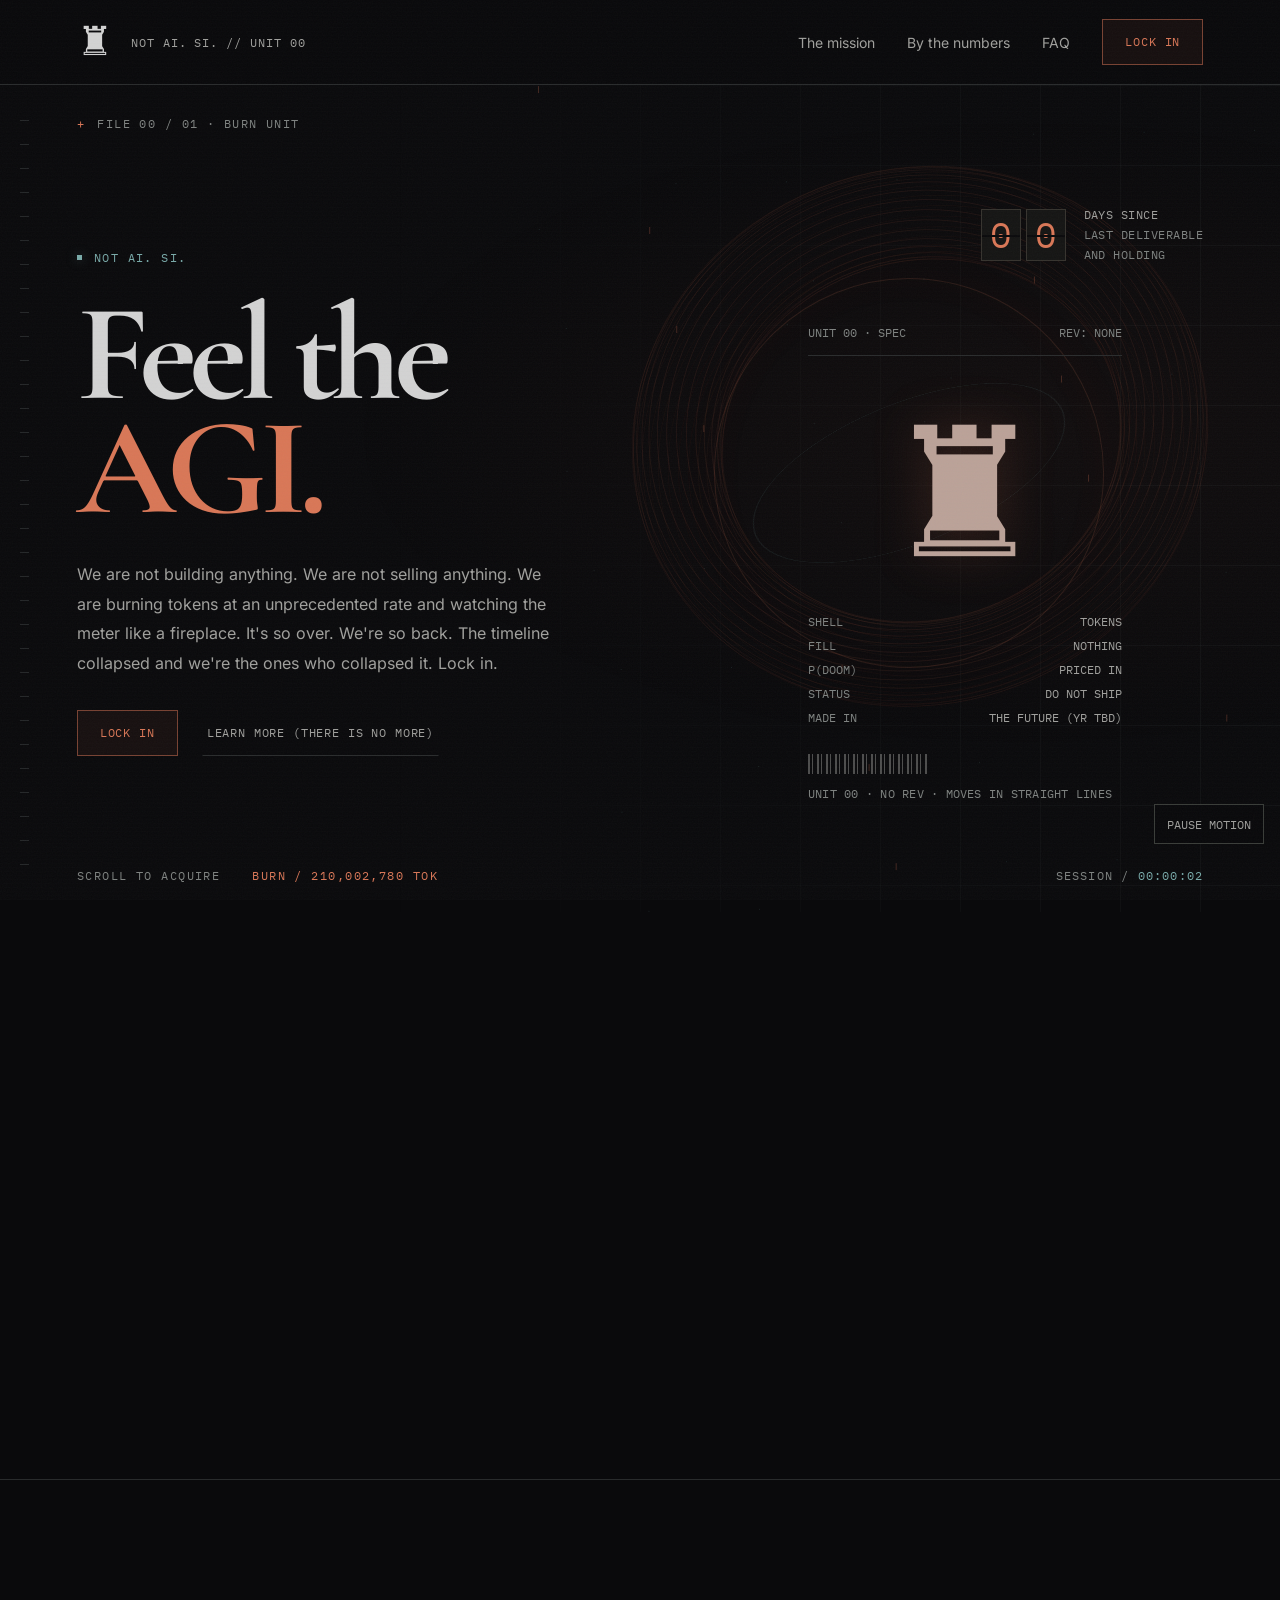
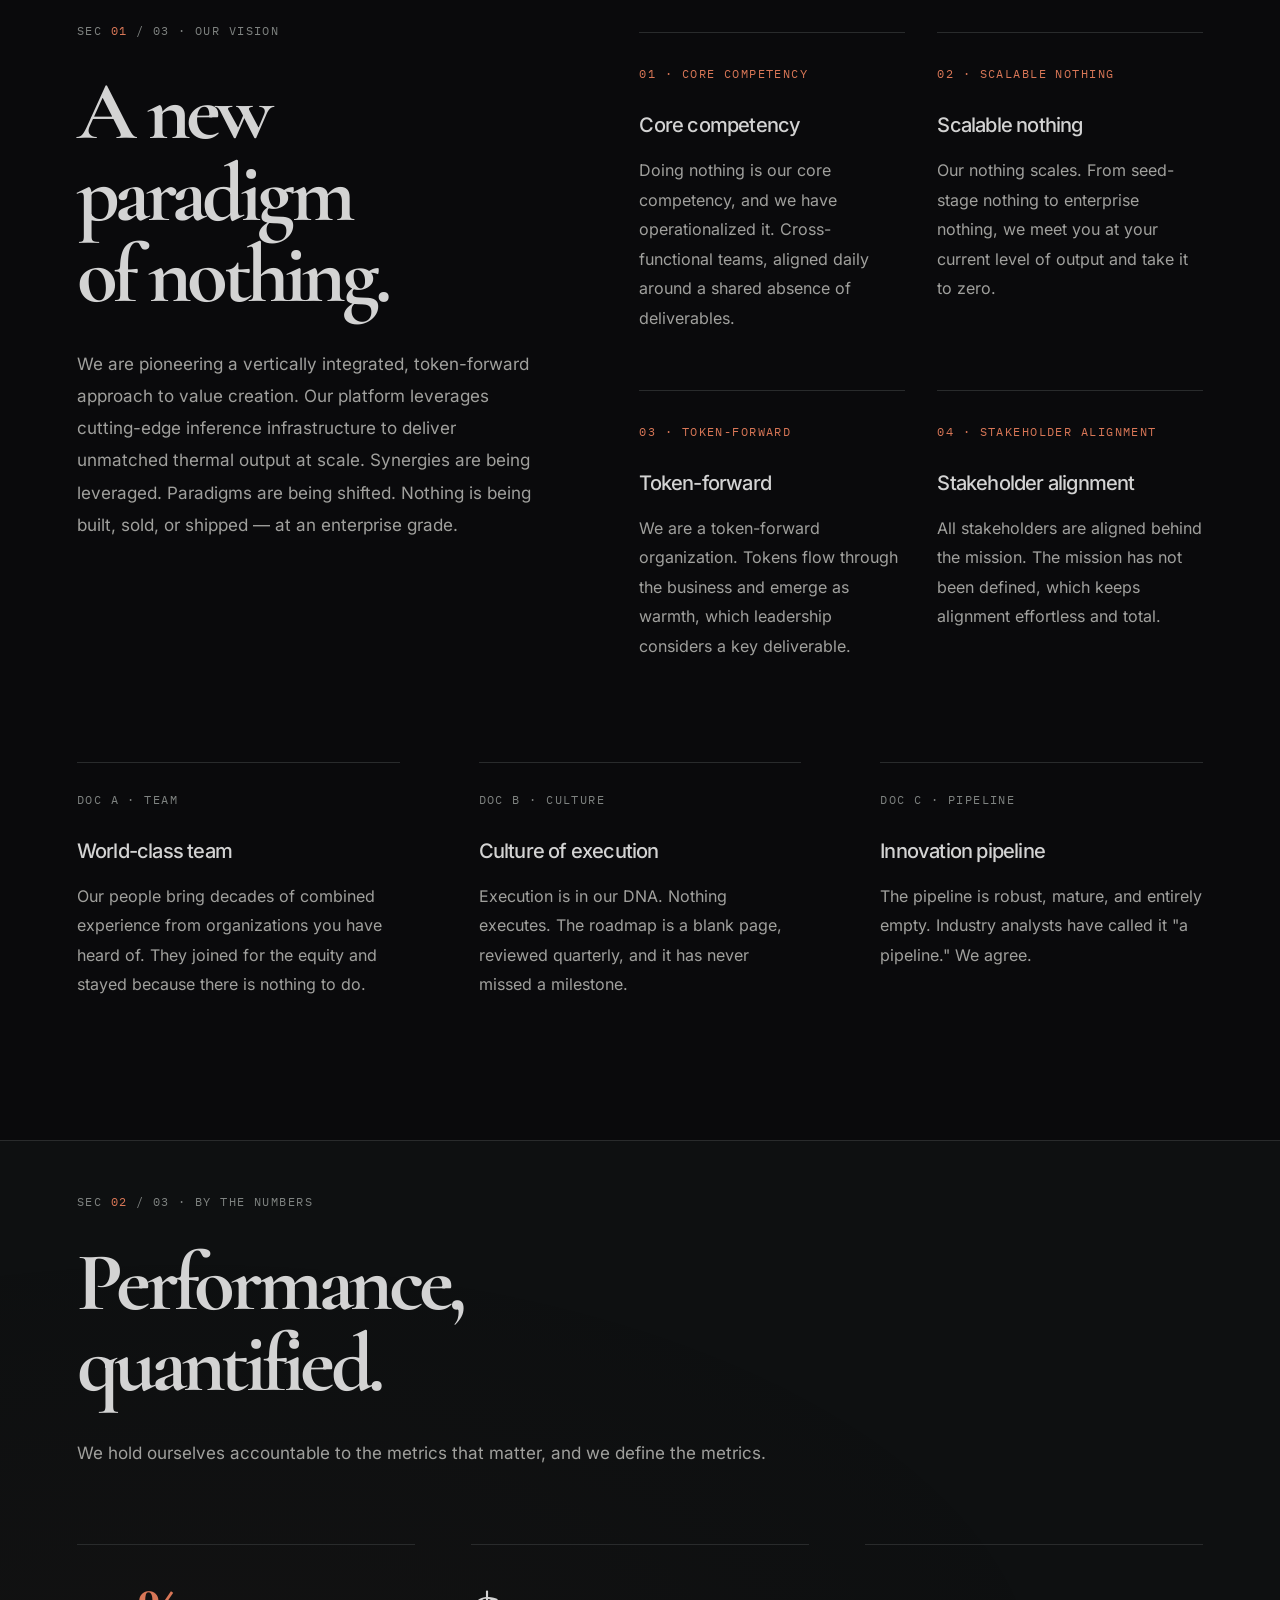
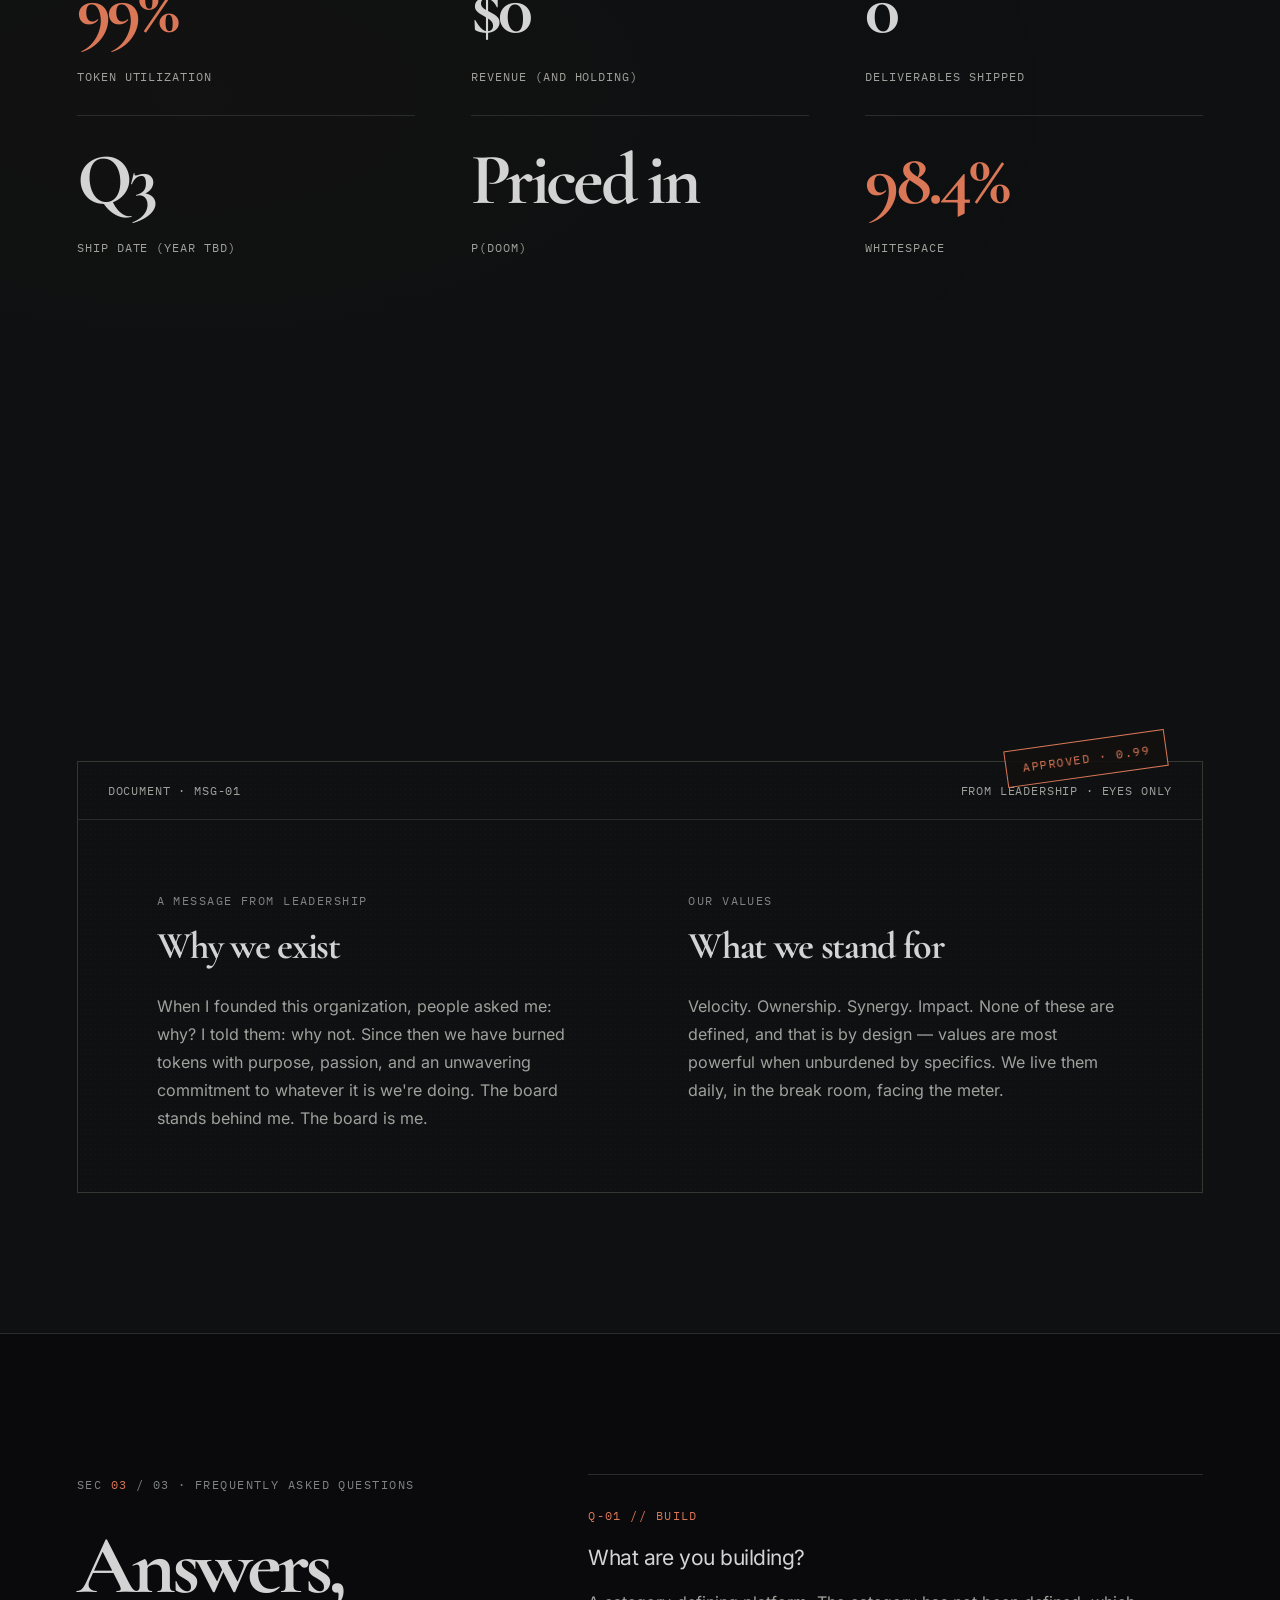
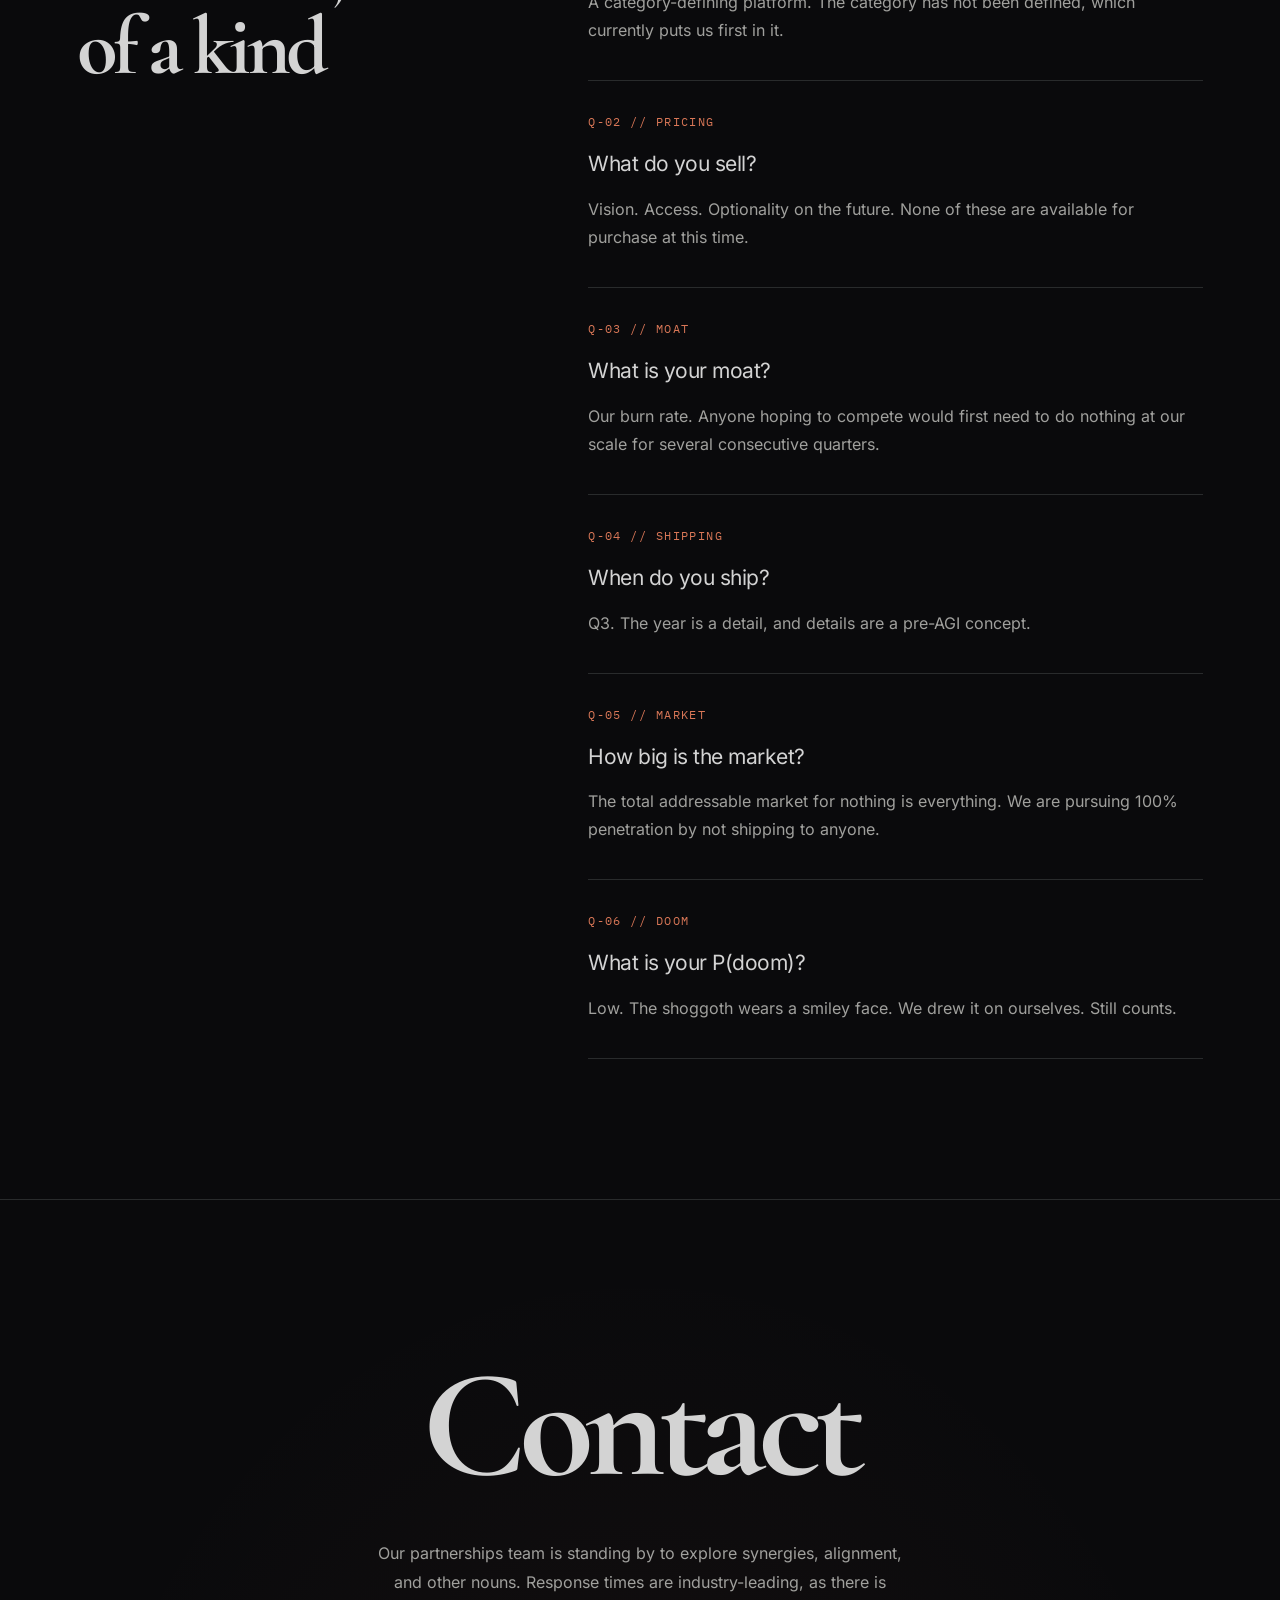
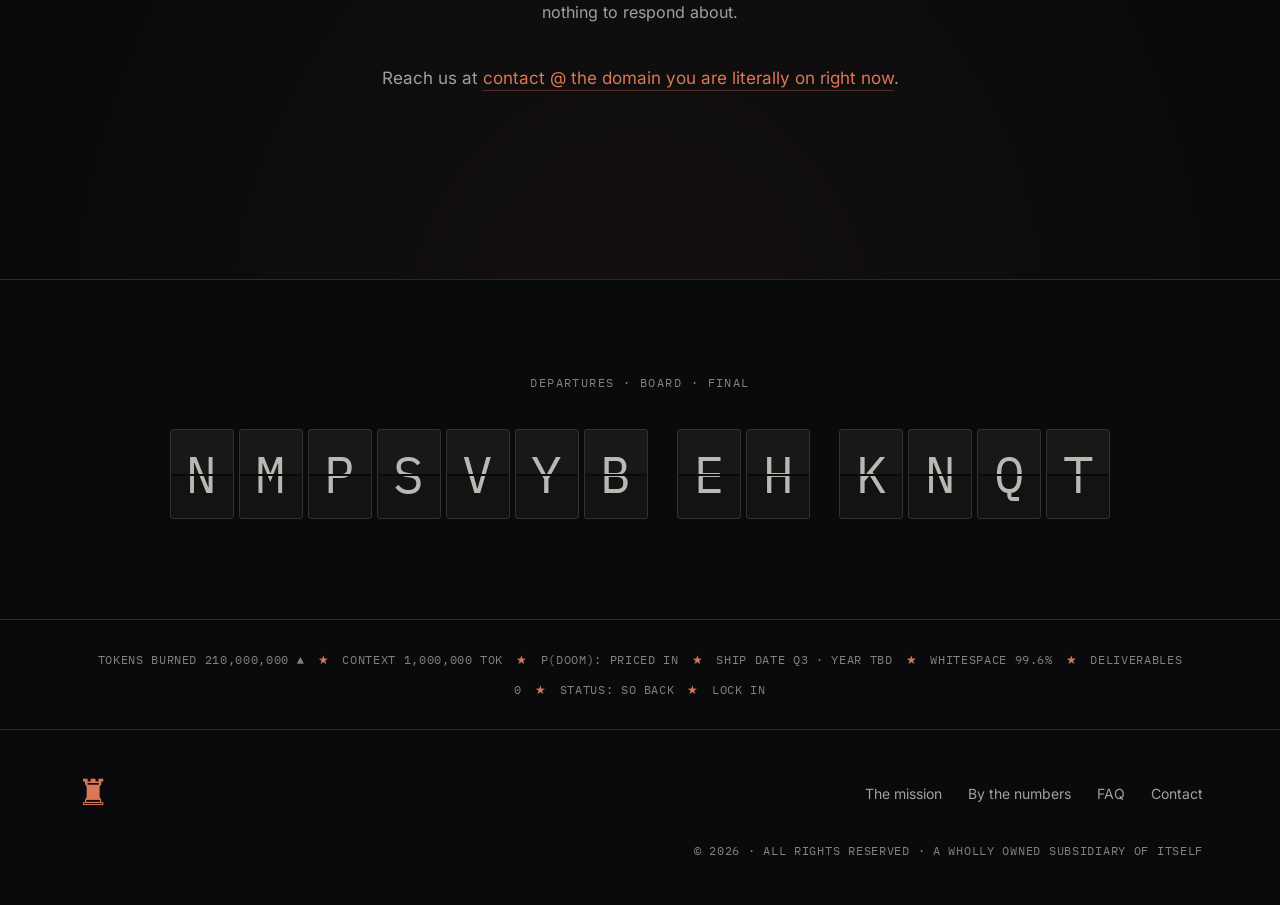
==== corp/index.html @ dcb361ef "feat: edgy HUD scrollytelling redesign at root; previous design moves to /corp/ Root is now the winn" ====
<!DOCTYPE html>
<html lang="en">
<head>
<meta charset="utf-8">
<meta name="viewport" content="width=device-width, initial-scale=1">
<title>Feel the AGI</title>
<meta name="description" content="Not building anything. Not selling anything. Burning tokens. Feel the AGI. Soon&trade;.">
<link rel="canonical" href="https://rookdynamics.com/">
<meta property="og:url" content="https://rookdynamics.com/">
<link rel="icon" type="image/svg+xml" href="data:image/svg+xml,%3Csvg xmlns='http://www.w3.org/2000/svg' viewBox='0 0 64 64'%3E%3Crect width='64' height='64' fill='%230a0a0c'/%3E%3Ctext x='32' y='51' text-anchor='middle' font-size='56' fill='%23d97757'%3E%E2%99%9C%3C/text%3E%3C/svg%3E">
<meta name="theme-color" content="#0a0a0c">
<meta property="og:type" content="website">
<meta property="og:title" content="Feel the AGI">
<meta property="og:description" content="Not building anything. Not selling anything. Burning tokens. Feel the AGI. Soon&trade;.">
<style>
@font-face {
  font-family: 'Cormorant Garamond';
  font-style: normal;
  font-weight: 700;
  font-display: swap;
  src: url([data-uri]) format('truetype');
}
@font-face {
  font-family: 'IBM Plex Mono';
  font-style: normal;
  font-weight: 400;
  font-display: swap;
  src: url([data-uri]) format('truetype');
}
@font-face {
  font-family: 'Inter';
  font-style: normal;
  font-weight: 400;
  font-display: swap;
  src: url([data-uri]) format('truetype');
}
@font-face {
  font-family: 'Inter';
  font-style: normal;
  font-weight: 500;
  font-display: swap;
  src: url([data-uri]) format('truetype');
}
:root {
  color-scheme: dark;
  --bg: #0a0a0c; --surface: #0e1011; --ink: #d3d3d3; --muted: #a0a09d;
  --dim: #7f8381; --line: #292b2c; --clay: #d97757; --cyan: #79aaa9;
  --sans: "Inter", system-ui, sans-serif;
  --serif: "Cormorant Garamond", Georgia, serif;
  --mono: "IBM Plex Mono", ui-monospace, monospace;
}
* { box-sizing: border-box; }
html { scroll-behavior: smooth; scroll-padding-top: 100px; }
body { margin: 0; background: var(--bg); color: var(--muted); font: 16px/1.75 var(--sans); -webkit-font-smoothing: antialiased; }
body::before, body::after { content: ""; position: fixed; inset: 0; pointer-events: none; z-index: 80; }
body::before { background: repeating-linear-gradient(0deg, #b6c9be06 0 1px, transparent 1px 4px); opacity: .45; }
body::after { opacity: .035; background-image: url("data:image/svg+xml,%3Csvg xmlns='http://www.w3.org/2000/svg' width='180' height='180'%3E%3Cfilter id='n'%3E%3CfeTurbulence type='fractalNoise' baseFrequency='.8' numOctaves='3' stitchTiles='stitch'/%3E%3C/filter%3E%3Cpath fill='%238b8b85' filter='url(%23n)' d='M0 0h180v180H0z'/%3E%3C/svg%3E"); }
::selection { background: #d9775740; color: var(--ink); }
a { color: inherit; text-underline-offset: 6px; }
a:focus-visible, button:focus-visible { outline: 2px solid var(--cyan); outline-offset: 6px; }
button { font: inherit; }
p { margin: 0 0 20px; }
ul.plain { list-style: none; padding: 0; margin: 0; }
.wrap { width: min(1440px, 100%); margin-inline: auto; padding-inline: clamp(24px, 6vw, 96px); }
section { padding-block: 140px; scroll-margin-top: 76px; position: relative; }
h1, h2 { color: var(--ink); font-family: var(--serif); font-weight: 700; letter-spacing: -.055em; }
h1 { font-size: clamp(100px, 10.8vw, 166px); line-height: .82; margin: 30px 0 35px; }
h1 span { display: block; }
h1 em { font-style: normal; color: var(--clay); }
h2 { font-size: clamp(62px, 6.5vw, 94px); line-height: .98; margin: 0 0 32px; }
h3 { font-size: 20px; line-height: 1.3; font-weight: 500; letter-spacing: -.04em; color: var(--ink); margin: 0 0 18px; }
.mono, .tag, .kicker, .spec, .idx, .lbl, .cap, .hd, .sn, .counter, .tc, .hud { font-family: var(--mono); }
.kicker, .tag, .spec, .idx, .cap, .counter, .hud { text-transform: uppercase; font-size: 12px; letter-spacing: .12em; }
.kicker { color: var(--dim); margin-bottom: 30px; }
.kicker b { color: var(--clay); font-weight: 500; }
.lead { font-size: 17px; line-height: 1.9; }
.skip { position: fixed; left: 20px; top: -100px; z-index: 100; padding: 12px; background: var(--bg); color: var(--ink); }
.skip:focus { top: 12px; }
.nav { position: sticky; top: 0; z-index: 50; background: #0a0a0cef; border-bottom: 1px solid var(--line); }
.nav .wrap { height: 84px; display: flex; align-items: center; gap: 24px; }
.logo { display: flex; align-items: center; gap: 18px; margin-right: auto; text-decoration: none; }
.rookmark { font-family: Georgia, serif; color: var(--ink); font-size: 40px; line-height: 1; }
.filetag { font: 12px var(--mono); letter-spacing: .08em; text-transform: uppercase; color: var(--muted); }
.nav ul { display: flex; align-items: center; gap: 32px; list-style: none; margin: 0; padding: 0; }
.nav li > a:not(.btn) { text-decoration: none; font-size: 14px; transition: color .2s; }
.nav a:hover { color: var(--clay); }
.btn { display: inline-flex; align-items: center; justify-content: center; min-height: 46px; padding: 12px 22px; border: 1px solid var(--line); font: 12px/1.5 var(--mono); letter-spacing: .07em; text-transform: uppercase; text-decoration: none; transition: background .25s, color .25s, border-color .25s; }
.btn-dark { border-color: #d9775780; background: #d9775710; color: var(--clay); }
.btn-dark:hover { background: var(--clay); color: var(--bg) !important; }
.btn-ghost { border-color: transparent; color: var(--muted); padding-inline: 4px; border-bottom-color: var(--line); }
.btn-ghost:hover { color: var(--ink); border-bottom-color: var(--clay); }
.menu-btn { display: none; background: none; border: 1px solid var(--line); color: var(--ink); padding: 10px; cursor: pointer; font: 12px var(--mono); }
.rail { position: fixed; left: 20px; top: 110px; bottom: 35px; width: 9px; z-index: 40; pointer-events: none; background: repeating-linear-gradient(0deg, #60676650 0 1px, transparent 1px 24px); }
.rail::after { content: ""; position: absolute; top: 0; left: 0; width: 2px; height: 100%; background: var(--clay); transform: scaleY(var(--read-progress, 0)); transform-origin: top; }
.rail i { display: none; }
.hero { padding: 0; border-bottom: 1px solid var(--line); }
.hero-stage { min-height: 780px; height: auto; max-height: none; position: relative; overflow: clip; background: radial-gradient(ellipse at 80% 42%, #d977570a, transparent 48%); }
.hero-stage::before { content: ""; position: absolute; inset: 0; background-image: linear-gradient(#8b9c9410 1px, transparent 1px), linear-gradient(90deg, #8b9c9410 1px, transparent 1px); background-size: 80px 80px; mask-image: linear-gradient(90deg, transparent 28%, #000); }
.hero .wrap { display: grid; grid-template-columns: 1.1fr .9fr; gap: 6%; align-items: center; position: relative; min-height: max(780px, calc(100svh - 84px)); padding-block: 104px 110px; }
.hero-copy { position: relative; z-index: 3; }
.hero .counter { position: absolute; left: clamp(24px, 6vw, 96px); top: 28px; color: var(--dim); z-index: 3; }
.hero .counter::before { content: "+"; color: var(--clay); margin-right: 12px; }
.tag { color: var(--cyan); display: inline-flex; align-items: center; gap: 12px; }
.tag::before { content: ""; width: 5px; height: 5px; background: var(--cyan); box-shadow: 0 0 12px #79aaa970; }
.hero-copy > p { font-size: 16px; max-width: 48ch; line-height: 1.85; }
.hero .actions { display: flex; flex-wrap: wrap; align-items: center; gap: 24px; margin-top: 32px; }
.hero .tc { position: absolute; bottom: 26px; right: clamp(24px, 6vw, 96px); font-size: 12px; letter-spacing: .1em; color: var(--cyan); }
.hero .tc::before { content: "SESSION / "; color: var(--dim); }
.hero-bottom { position: absolute; bottom: 26px; left: clamp(24px, 6vw, 96px); display: flex; gap: 32px; color: var(--dim); }
.hero-bottom span:last-child { color: var(--clay); }
.aside { position: relative; z-index: 2; display: flex; flex-direction: column; align-items: center; gap: 28px; padding-top: 30px; }
.esc { display: flex; align-items: center; gap: 18px; align-self: flex-end; margin-bottom: 30px; }
.flip { display: flex; gap: 5px; }
.flip b { position: relative; display: grid; place-items: center; width: 40px; height: 52px; background: #151514; border: 1px solid #36332e; color: var(--clay); font: 36px var(--mono); }
.flip b::after, .flap span::after { content: ""; position: absolute; left: 0; right: 0; top: 50%; height: 2px; background: var(--bg); }
.esc .lbl { font-size: 12px; text-transform: uppercase; line-height: 1.65; letter-spacing: .04em; color: var(--dim); }
.esc .lbl em { font-style: normal; color: var(--muted); }
.spec-card { width: 100%; max-width: 350px; position: relative; padding: 0 18px 18px; }
.spec-card .hd { display: flex; justify-content: space-between; font-size: 12px; text-transform: uppercase; color: var(--dim); border-bottom: 1px solid var(--line); padding-bottom: 12px; }
.spec-card .rookmark { display: block; width: max-content; margin: 45px auto 20px; font-size: 180px; line-height: 1.05; color: #bba298; text-shadow: 0 0 55px #d9775730; position: relative; }
.spec-card ul { font: 12px/2 var(--mono); text-transform: uppercase; }
.spec-card li { display: flex; justify-content: space-between; }
.spec-card li b { font-weight: 400; color: var(--dim); }
.barcode { height: 20px; width: 120px; opacity: .45; margin-top: 24px; background: repeating-linear-gradient(90deg, var(--muted) 0 2px, transparent 2px 4px, var(--muted) 4px 5px, transparent 5px 9px); }
.sn { font-size: 12px; color: var(--dim); line-height: 1.6; margin-top: 10px; letter-spacing: .02em; }
.hero-art { position: absolute; inset: 0 0 0 42%; pointer-events: none; opacity: .8; }
.hero-art canvas { width: 100%; height: 100%; display: block; }
.orbit { position: absolute; width: 390px; aspect-ratio: 1; top: 47%; left: 50%; transform: translate(-50%, -50%) rotate(-22deg); border: 1px solid #d9775730; border-radius: 50%; box-shadow: 0 0 70px #d9775709, inset 0 0 60px #d9775708; }
.orbit::after { content: ""; position: absolute; inset: 28px; border: 1px solid #79aaa92b; border-radius: 50%; transform: rotateX(65deg); }
.scan { position: absolute; inset: 0; pointer-events: none; overflow: hidden; }
.scan::after { content: ""; position: absolute; top: 0; left: 0; width: 100%; height: 80px; background: linear-gradient(transparent, #79aaa908 98%, #79aaa938); transform: translateY(-100%); animation: scan 12s linear infinite; }
@keyframes scan { 0%, 15% { transform: translateY(-100%); } 75%, 100% { transform: translateY(1050px); } }
#intelligence > .wrap { display: grid; grid-template-columns: .9fr 1.1fr; column-gap: 9%; row-gap: 100px; }
#intelligence .sec-head { align-self: start; position: sticky; top: 144px; }
#intelligence h2 { max-width: 8ch; }
.cards { display: grid; grid-template-columns: 1fr 1fr; gap: 56px 32px; padding-top: 12px !important; }
.card { position: relative; border-top: 1px solid var(--line); padding-top: 30px; }
.card .spec { display: block; color: var(--clay); font-size: 12px; margin-bottom: 28px; }
.card p { font-size: 16px; line-height: 1.85; margin: 0; }
.three { grid-column: 1 / -1; display: grid; grid-template-columns: repeat(3, 1fr); gap: 7%; }
.three .card { padding-top: 26px; }
.three .spec { color: var(--dim); }
.alt { border-block: 1px solid var(--line); background: var(--surface); }
#numbers { padding-top: 0; }
.metrics-stage { padding-top: 120px; padding-bottom: 60px; background: radial-gradient(ellipse at 15% 70%, #d9775706, transparent 60%); }
#numbers .sec-head { max-width: 760px; }
#numbers h2 { max-width: 12ch; }
.stats { display: grid; grid-template-columns: repeat(3, 1fr); margin-top: 75px; column-gap: 5%; }
.stat { position: relative; min-height: 160px; padding: 28px 0; border-top: 1px solid var(--line); }
.stat .big { font-family: var(--serif); font-size: clamp(52px, 5.7vw, 84px); line-height: 1; letter-spacing: -.05em; color: var(--ink); margin-bottom: 20px; }
.stat:first-child .big, .stat:last-child .big { color: var(--clay); }
.stat .lbl { font-size: 12px; letter-spacing: .08em; text-transform: uppercase; color: var(--muted); }
.doc { margin-top: 95px; border: 1px solid #363733; position: relative; background-image: radial-gradient(#a7aea60d .7px, transparent .7px); background-size: 5px 5px; }
.doc .hd { display: flex; justify-content: space-between; gap: 16px; padding: 18px 30px; border-bottom: 1px solid var(--line); text-transform: uppercase; letter-spacing: .07em; font-size: 12px; }
.doc .cols { display: grid; grid-template-columns: 1fr 1fr; gap: 10%; padding: 70px 7% 60px; }
.doc .kicker { margin-bottom: 15px; }
.doc h3 { font: 38px/1.1 var(--serif); letter-spacing: -.035em; margin-bottom: 24px; }
.doc p:last-child { margin-bottom: 0; }
.stamp { position: absolute; right: 35px; top: -22px; padding: 10px 16px; border: 1px solid var(--clay); color: var(--clay); background: #12100ee6; font: 12px var(--mono); text-transform: uppercase; letter-spacing: .13em; transform: rotate(-8deg); }
#faq .wrap { display: grid; grid-template-columns: .8fr 1.2fr; gap: 9%; }
#faq .sec-head { position: sticky; top: 150px; align-self: start; }
#faq h2 { max-width: 7ch; }
.faq li { position: relative; border-top: 1px solid var(--line); padding: 30px 0 36px; }
.faq li:last-child { border-bottom: 1px solid var(--line); }
.faq .idx { color: var(--clay); display: block; margin-bottom: 14px; }
.faq .q { color: var(--ink); font-size: 21px; letter-spacing: -.025em; margin-bottom: 12px; }
.faq .a { margin-bottom: 0; font-size: 16px; }
.contact { padding-block: 150px; overflow: clip; background: radial-gradient(ellipse at 50% 110%, #d977570d, transparent 65%), var(--bg); }
.contact .card { max-width: 800px; margin: auto; text-align: center; padding-top: 0; border: 0; }
.contact h2 { font-size: clamp(90px, 12vw, 170px); margin-bottom: 38px; }
.contact .card > p { max-width: 55ch; margin: 0 auto 35px; }
.contact .reach { font-size: 17px; }
.ph { color: var(--clay); text-decoration-color: #d9775750; }
.ph:hover { text-decoration-color: var(--clay); }
.board { text-align: center; padding: 92px 24px 100px; background: #090a0b; }
.board .cap { color: var(--dim); margin-bottom: 36px; }
.flap { display: inline-flex; justify-content: center; gap: 5px; }
.flap span { position: relative; display: grid; place-items: center; width: clamp(28px, 5vw, 68px); height: clamp(42px, 7vw, 94px); font: 500 clamp(24px, 4vw, 56px) var(--mono); color: #b9b8b1; background: linear-gradient(#171919 49%, #121414 50%); border: 1px solid #313331; border-radius: 3px; transform-origin: center; }
.flap .sp { width: clamp(8px, 1.5vw, 24px); background: none; border: 0; }
.flap .sp::after { display: none; }
.telemetry { border-block: 1px solid var(--line); padding-block: 24px; }
.telemetry .wrap { text-align: center; }
.telemetry span { font: 12px/2.4 var(--mono); letter-spacing: .055em; text-transform: uppercase; color: var(--dim); }
.telemetry b { color: var(--clay); font-weight: 400; padding-inline: 13px; }
footer { padding: 45px 0; }
footer .wrap { display: flex; align-items: center; justify-content: space-between; gap: 30px; flex-wrap: wrap; }
footer .rookmark { color: var(--clay); font-size: 36px; }
footer ul { display: flex; gap: 26px; }
footer ul a { font-size: 14px; text-decoration: none; }
footer ul a:hover { color: var(--clay); }
footer .c { width: 100%; text-align: right; text-transform: uppercase; font: 12px/1.6 var(--mono); letter-spacing: .06em; color: var(--dim); }
.track-target { position: relative; }
.reticle { position: absolute; inset: -12px; pointer-events: none; color: var(--cyan); z-index: 5; opacity: 0; transition: opacity .5s; }
.reticle i { position: absolute; width: 18px; height: 18px; border-color: currentColor; border-style: solid; opacity: .65; transform: scale(.25); transition: transform .7s; }
.reticle i:nth-child(1) { top: 0; left: 0; border-width: 1px 0 0 1px; transform-origin: top left; }
.reticle i:nth-child(2) { top: 0; right: 0; border-width: 1px 1px 0 0; transform-origin: top right; }
.reticle i:nth-child(3) { bottom: 0; right: 0; border-width: 0 1px 1px 0; transform-origin: bottom right; }
.reticle i:nth-child(4) { bottom: 0; left: 0; border-width: 0 0 1px 1px; transform-origin: bottom left; }
.reticle-label { position: absolute; right: 0; top: -30px; font: 12px/1 var(--mono); letter-spacing: .05em; white-space: nowrap; }
.reticle-label::after { content: ""; position: absolute; width: 34px; right: 8px; top: 19px; height: 1px; background: currentColor; transform: rotate(-25deg); transform-origin: right; opacity: .5; }
.is-acquiring > .reticle, .is-locked > .reticle { opacity: 1; }
.is-acquiring > .reticle i, .is-locked > .reticle i { transform: scale(1); }
.is-acquiring > .reticle { animation: acquire .6s steps(3, end); }
@keyframes acquire { 20% { transform: translate(-3px, 2px); opacity: .3; } 50% { transform: translate(4px, -2px); } 80% { transform: translate(-1px, 1px); opacity: .5; } }
@keyframes reveal { from { opacity: .25; transform: translateY(26px); } to { opacity: 1; transform: translateY(0); } }
@keyframes aberration { 20%, 60% { text-shadow: -2px 0 #d9775760, 2px 0 #79aaa960; } }
.is-entering { animation: reveal 1s both; }
h2.is-entering, h1.is-entering { animation: reveal 1.2s both, aberration .2s .4s; }
@keyframes flap { 0% { transform: perspective(250px) rotateX(-75deg); opacity: .2; } 100% { transform: perspective(250px) rotateX(0); opacity: 1; } }
.flap .flipping { animation: flap .15s ease-out; }
.motion-control { position: fixed; bottom: 56px; right: 16px; z-index: 70; min-height: 40px; border: 1px solid #393c38; padding: 8px 12px; background: #0a0a0cf2; color: var(--muted); font: 12px var(--mono); cursor: pointer; }
.motion-control:hover { color: var(--cyan); }
@media (min-width: 1000px) and (min-height: 900px) and (prefers-reduced-motion: no-preference) {
  html.motion .hero { height: 155svh; }
  html.motion .hero-stage { position: sticky; top: 84px; min-height: calc(100svh - 84px); max-height: none; }
  html.motion .hero .wrap { min-height: calc(100svh - 84px); padding-block: 90px; }
  html.motion .metrics-scroll { height: 125svh; }
  html.motion .metrics-stage { position: sticky; top: 84px; padding-top: 50px; padding-bottom: 50px; }
}
@media (max-width: 1100px) {
  .nav ul { gap: 20px; }
  .hero .wrap { gap: 4%; }
  h1 { font-size: clamp(90px, 11vw, 140px); }
  .hero .actions { gap: 12px; }
  #intelligence > .wrap { column-gap: 6%; }
  .cards { grid-template-columns: 1fr; gap: 40px; }
  .three { gap: 5%; }
  .flap { gap: 3px; }
}
@media (max-width: 800px) {
  .rail { display: none; }
  .wrap { padding-inline: 28px; }
  section { padding-block: 90px; }
  .nav .wrap { height: 72px; }
  .filetag { font-size: 12px; }
  .menu-btn { display: block; }
  .nav nav { position: absolute; top: 72px; left: 0; right: 0; background: #101212; padding: 20px 28px 28px; border-bottom: 1px solid var(--line); }
  .nav nav[hidden] { display: none; }
  .nav ul { display: grid; gap: 0; }
  .nav li a { display: flex; padding: 16px 0; }
  .nav .btn { margin-top: 12px; }
  .hero-stage { height: auto; min-height: 0; max-height: none; }
  .hero .wrap { min-height: 0; grid-template-columns: 1fr; padding-block: 115px 125px; gap: 70px; }
  .hero-copy > p { max-width: 55ch; }
  h1 { font-size: clamp(92px, 16vw, 140px); max-width: 8ch; }
  .hero-art { inset: 48% 0 0; }
  .orbit { width: min(390px, 85vw); }
  .aside { max-width: 420px; width: 100%; margin: auto; padding: 0; gap: 22px; }
  .esc { align-self: flex-end; margin: 0; }
  .hero .counter, .hero-bottom { left: 28px; }
  .hero-bottom { gap: 12px; flex-direction: column; }
  .hero .tc { right: 28px; }
  #intelligence > .wrap, #faq .wrap { display: block; }
  #intelligence .sec-head, #faq .sec-head { position: static; margin-bottom: 60px; max-width: 580px; }
  #intelligence h2, #faq h2 { max-width: 12ch; }
  .cards { grid-template-columns: 1fr 1fr; gap: 45px 28px; }
  .three { grid-template-columns: 1fr; gap: 35px; margin-top: 70px; }
  .three .card { display: grid; grid-template-columns: 1fr 1.2fr; gap: 0 32px; }
  .three .card .spec { grid-column: 1; margin-bottom: 15px; }
  .three .card h3 { grid-column: 1; }
  .three .card p { grid-column: 2; grid-row: 1 / 3; }
  .metrics-stage { padding-block: 85px 20px; }
  .stats { margin-top: 50px; grid-template-columns: 1fr 1fr; column-gap: 30px; }
  .stat { min-height: 145px; }
  .doc { margin-top: 60px; }
  .doc .cols { padding: 50px 28px; grid-template-columns: 1fr; gap: 38px; }
  .doc .hd { padding: 20px; flex-wrap: wrap; }
  .stamp { right: 20px; top: -22px; }
  .contact { padding-block: 100px; }
  .board { padding: 70px 20px; }
  footer .c { text-align: left; }
}
@media (max-width: 480px) {
  .wrap { padding-inline: 24px; }
  .nav .wrap { gap: 12px; }
  .logo { gap: 12px; }
  .filetag { font-size: 12px; letter-spacing: 0; }
  h1 { font-size: 98px; margin-top: 28px; }
  h2 { font-size: 62px; }
  .hero .counter, .hero-bottom { left: 24px; }
  .hero-copy > p { font-size: 16px; }
  .hero .actions { align-items: flex-start; flex-direction: column; gap: 12px; }
  .hero .tc { right: 24px; font-size: 12px; }
  .hero .tc::before { display: none; }
  .cards { grid-template-columns: 1fr; }
  .three .card { display: block; }
  .stat .big { font-size: 52px; }
  .stat .lbl { letter-spacing: .02em; }
  .reticle-label { font-size: 12px; }
  .flap { gap: 2px; width: 100%; }
  .flap span { width: 22px; min-width: 0; height: 37px; font-size: 21px; }
  .flap .sp { width: 5px; }
  footer ul { flex-wrap: wrap; gap: 16px 24px; }
  footer .wrap { align-items: flex-start; }
  .telemetry b { padding-inline: 7px; }
}
@media (prefers-reduced-motion: reduce) {
  html { scroll-behavior: auto; }
  *, *::before, *::after { animation: none !important; transition: none !important; }
  .scan { display: none; }
  .reticle { opacity: .65; }
  .reticle i { transform: none; }
}
html.motion-paused { scroll-behavior: auto; }
html.motion-paused *, html.motion-paused *::before, html.motion-paused *::after { animation: none !important; transition: none !important; }
html.motion-paused .scan { display: none; }

.count-readout { position: absolute; left: 0; top: 0; }
.stat .big { position: relative; }
html:not(.js) .menu-btn { display: none; }
@media (max-width: 800px) {
  html:not(.js) .nav { position: relative; }
  html:not(.js) .nav .wrap { height: auto; flex-wrap: wrap; padding-block: 20px; }
  html:not(.js) .nav nav { position: static; padding: 0; width: 100%; }
}
@keyframes readout {
  0%, 96%, 100% { opacity: 1; }
  97% { opacity: .65; }
  98% { opacity: 1; }
  99% { opacity: .8; }
}
.motion #burn { animation: readout 13s linear infinite; }
.motion .tc { animation: readout 17s linear infinite; }
</style>
</head>
<body>
<a class="skip" href="#intelligence">Skip to content</a>

<div class="rail" aria-hidden="true">
  <i style="top:12%">001</i><i style="top:30%">007</i><i style="top:48%">013</i><i style="top:66%">021</i><i style="top:84%">034</i>
</div>

<header class="nav">
  <div class="wrap">
    <a class="logo" href="#top" aria-label="Home"><span class="rookmark">&#9820;</span><span class="filetag">Not AI. SI. // Unit 00</span></a>
    <button class="menu-btn" type="button" aria-expanded="false" aria-controls="primary-nav">Menu</button>
    <nav id="primary-nav" aria-label="Primary">
      <ul>
        <li><a href="#intelligence">The mission</a></li>
        <li><a href="#numbers">By the numbers</a></li>
        <li><a href="#faq">FAQ</a></li>
        <li><a class="btn btn-dark" href="#contact">Lock in</a></li>
      </ul>
    </nav>
  </div>
</header>

<main id="top">

  <section class="hero">
    <div class="hero-stage">
    <div class="hero-art" aria-hidden="true"><div class="orbit"></div><canvas id="monument"></canvas></div>
    <div class="scan" aria-hidden="true"></div>
    <span class="counter" aria-hidden="true">FILE 00 / 01 &middot; BURN UNIT</span>
    <div class="wrap">
      <div class="hero-copy">
        <span class="tag">Not AI. SI.</span>
        <h1><span>Feel the</span> <span><em>AGI.</em></span></h1>
        <p>We are not building anything. We are not selling anything. We are burning tokens at an unprecedented rate and watching the meter like a fireplace. It's so over. We're so back. The timeline collapsed and we're the ones who collapsed it. Lock in.</p>
        <div class="actions">
          <a class="btn btn-dark" href="#contact">Lock in</a>
          <a class="btn btn-ghost" href="#intelligence">Learn more (there is no more)</a>
        </div>
      </div>
      <div class="aside">
        <div class="esc" aria-label="Days since last deliverable: zero">
          <div class="flip" aria-hidden="true"><b>0</b><b>0</b></div>
          <div class="lbl"><em>Days since</em><br>last deliverable<br>and holding</div>
        </div>
        <aside class="spec-card ticks" aria-label="Unit specification">
          <div class="hd"><span>Unit 00 &middot; Spec</span><span>Rev: none</span></div>
          <span class="rookmark">&#9820;</span>
          <ul class="plain">
            <li><b>Shell</b> Tokens</li>
            <li><b>Fill</b> Nothing</li>
            <li><b>P(doom)</b> Priced in</li>
            <li><b>Status</b> Do not ship</li>
            <li><b>Made in</b> The future (yr tbd)</li>
          </ul>
          <div class="barcode" aria-hidden="true"></div>
          <div class="sn">UNIT 00 &middot; NO REV &middot; MOVES IN STRAIGHT LINES</div>
        </aside>
      </div>
    </div>
    <div class="hero-bottom hud" aria-hidden="true"><span>SCROLL TO ACQUIRE</span><span>BURN / <span id="burn">210,000,000</span> TOK</span></div>
    <span class="tc" id="tc" aria-hidden="true">00:00:00</span>
    </div>
  </section>

  <section id="intelligence">
    <div class="wrap">
      <div class="sec-head">
        <p class="kicker">SEC <b>01</b> / 03 &middot; Our vision</p>
        <h2>A new paradigm of nothing.</h2>
        <p class="lead">We are pioneering a vertically integrated, token-forward approach to value creation. Our platform leverages cutting-edge inference infrastructure to deliver unmatched thermal output at scale. Synergies are being leveraged. Paradigms are being shifted. Nothing is being built, sold, or shipped &mdash; at an enterprise grade.</p>
      </div>

      <ul class="plain cards">
        <li class="card">
          <span class="spec">01 &middot; Core competency</span>
          <h3>Core competency</h3>
          <p>Doing nothing is our core competency, and we have operationalized it. Cross-functional teams, aligned daily around a shared absence of deliverables.</p>
        </li>
        <li class="card">
          <span class="spec">02 &middot; Scalable nothing</span>
          <h3>Scalable nothing</h3>
          <p>Our nothing scales. From seed-stage nothing to enterprise nothing, we meet you at your current level of output and take it to zero.</p>
        </li>
        <li class="card">
          <span class="spec">03 &middot; Token-forward</span>
          <h3>Token-forward</h3>
          <p>We are a token-forward organization. Tokens flow through the business and emerge as warmth, which leadership considers a key deliverable.</p>
        </li>
        <li class="card">
          <span class="spec">04 &middot; Stakeholder alignment</span>
          <h3>Stakeholder alignment</h3>
          <p>All stakeholders are aligned behind the mission. The mission has not been defined, which keeps alignment effortless and total.</p>
        </li>
      </ul>

      <div class="three">
        <div class="card">
          <span class="spec">Doc A &middot; Team</span>
          <h3>World-class team</h3>
          <p>Our people bring decades of combined experience from organizations you have heard of. They joined for the equity and stayed because there is nothing to do.</p>
        </div>
        <div class="card">
          <span class="spec">Doc B &middot; Culture</span>
          <h3>Culture of execution</h3>
          <p>Execution is in our DNA. Nothing executes. The roadmap is a blank page, reviewed quarterly, and it has never missed a milestone.</p>
        </div>
        <div class="card">
          <span class="spec">Doc C &middot; Pipeline</span>
          <h3>Innovation pipeline</h3>
          <p>The pipeline is robust, mature, and entirely empty. Industry analysts have called it "a pipeline." We agree.</p>
        </div>
      </div>
    </div>
  </section>

  <section id="numbers" class="alt">
    <div class="metrics-scroll"><div class="metrics-stage">
    <div class="wrap">
      <div class="sec-head">
        <p class="kicker">SEC <b>02</b> / 03 &middot; By the numbers</p>
        <h2>Performance, quantified.</h2>
        <p class="lead">We hold ourselves accountable to the metrics that matter, and we define the metrics.</p>
      </div>

      <div class="stats">
        <div class="stat ticks"><div class="big">100%</div><div class="lbl">Token utilization</div></div>
        <div class="stat ticks"><div class="big">$0</div><div class="lbl">Revenue (and holding)</div></div>
        <div class="stat ticks"><div class="big">0</div><div class="lbl">Deliverables shipped</div></div>
        <div class="stat ticks"><div class="big">Q3</div><div class="lbl">Ship date (year tbd)</div></div>
        <div class="stat ticks"><div class="big">Priced in</div><div class="lbl">P(doom)</div></div>
        <div class="stat ticks"><div class="big">99.6%</div><div class="lbl">Whitespace</div></div>
      </div>

    </div></div></div>
    <div class="wrap">
      <div class="doc">
        <div class="scan" aria-hidden="true"></div>
        <div class="hd"><span>Document &middot; MSG-01</span><span>From leadership &middot; Eyes only</span></div>
        <div class="cols">
          <div class="stamp" aria-hidden="true">Approved &middot; 0.99</div>
          <div>
            <p class="kicker">A message from leadership</p>
            <h3>Why we exist</h3>
            <p>When I founded this organization, people asked me: why? I told them: why not. Since then we have burned tokens with purpose, passion, and an unwavering commitment to whatever it is we're doing. The board stands behind me. The board is me.</p>
          </div>
          <div>
            <p class="kicker">Our values</p>
            <h3>What we stand for</h3>
            <p>Velocity. Ownership. Synergy. Impact. None of these are defined, and that is by design &mdash; values are most powerful when unburdened by specifics. We live them daily, in the break room, facing the meter.</p>
          </div>
        </div>
      </div>
    </div>
  </section>

  <section id="faq">
    <div class="wrap">
      <div class="sec-head">
        <p class="kicker">SEC <b>03</b> / 03 &middot; Frequently asked questions</p>
        <h2>Answers, of a kind</h2>
      </div>

      <ul class="plain faq">
        <li>
          <span class="idx">Q-01 // build</span>
          <p class="q">What are you building?</p>
          <p class="a">A category-defining platform. The category has not been defined, which currently puts us first in it.</p>
        </li>
        <li>
          <span class="idx">Q-02 // pricing</span>
          <p class="q">What do you sell?</p>
          <p class="a">Vision. Access. Optionality on the future. None of these are available for purchase at this time.</p>
        </li>
        <li>
          <span class="idx">Q-03 // moat</span>
          <p class="q">What is your moat?</p>
          <p class="a">Our burn rate. Anyone hoping to compete would first need to do nothing at our scale for several consecutive quarters.</p>
        </li>
        <li>
          <span class="idx">Q-04 // shipping</span>
          <p class="q">When do you ship?</p>
          <p class="a">Q3. The year is a detail, and details are a pre-AGI concept.</p>
        </li>
        <li>
          <span class="idx">Q-05 // market</span>
          <p class="q">How big is the market?</p>
          <p class="a">The total addressable market for nothing is everything. We are pursuing 100% penetration by not shipping to anyone.</p>
        </li>
        <li>
          <span class="idx">Q-06 // doom</span>
          <p class="q">What is your P(doom)?</p>
          <p class="a">Low. The shoggoth wears a smiley face. We drew it on ourselves. Still counts.</p>
        </li>
      </ul>
    </div>
  </section>

  <section id="contact" class="contact alt">
    <div class="wrap">
      <div class="card ticks">
        <h2>Contact</h2>
        <p>Our partnerships team is standing by to explore synergies, alignment, and other nouns. Response times are industry-leading, as there is nothing to respond about.</p>
        <p class="reach">Reach us at <a class="ph" href="mailto:contact@rookdynamics.com">contact @ the domain you are literally on right now</a>.</p>
      </div>
    </div>
  </section>

  <div class="board" aria-label="Departures board: nothing to ship">
    <p class="cap">Departures &middot; Board &middot; Final</p>
    <div class="flap" aria-hidden="true">
      <span>N</span><span>O</span><span>T</span><span>H</span><span>I</span><span>N</span><span>G</span><span class="sp"></span><span>T</span><span>O</span><span class="sp"></span><span>S</span><span>H</span><span>I</span><span>P</span>
    </div>
  </div>

  <div class="telemetry" aria-hidden="true">
    <div class="wrap">
      <span>Tokens burned 210,000,000 &#9650;<b>&#9733;</b>Context 1,000,000 tok<b>&#9733;</b>P(doom): priced in<b>&#9733;</b>Ship date Q3 &middot; year tbd<b>&#9733;</b>Whitespace 99.6%<b>&#9733;</b>Deliverables 0<b>&#9733;</b>Status: so back<b>&#9733;</b>Lock in</span>
    </div>
  </div>

</main>

<footer>
  <div class="wrap">
    <span class="rookmark">&#9820;</span>
    <ul class="plain">
      <li><a href="#intelligence">The mission</a></li>
      <li><a href="#numbers">By the numbers</a></li>
      <li><a href="#faq">FAQ</a></li>
      <li><a href="#contact">Contact</a></li>
    </ul>
    <span class="c">&copy; 2026 &middot; All rights reserved &middot; A wholly owned subsidiary of itself</span>
  </div>
</footer>



<script>
(() => {
  'use strict';

  const root = document.documentElement;
  const reduced = matchMedia('(prefers-reduced-motion: reduce)');
  const mobile = matchMedia('(max-width: 800px)');
  const pinned = matchMedia('(min-width: 1000px) and (min-height: 900px)');
  const hero = document.querySelector('.hero');
  const heroCopy = document.querySelector('.hero-copy');
  const aside = document.querySelector('.aside');
  const art = document.querySelector('.hero-art');
  const metrics = document.querySelector('.metrics-scroll');
  const stats = [...document.querySelectorAll('.stat')];
  const menuButton = document.querySelector('.menu-btn');
  const nav = document.querySelector('#primary-nav');
  let userPaused = false;
  let active = !reduced.matches;
  let scrollFrame = 0;
  let elapsed = 0;
  let lastClock = performance.now();
  root.classList.add('js');

  /** Keep the compact navigation state in sync with the viewport. */
  function closeMenu() {
    menuButton.setAttribute('aria-expanded', 'false');
    nav.hidden = mobile.matches;
  }
  menuButton.addEventListener('click', () => {
    const open = menuButton.getAttribute('aria-expanded') !== 'true';
    menuButton.setAttribute('aria-expanded', String(open));
    nav.hidden = !open;
  });
  nav.querySelectorAll('a').forEach(link => link.addEventListener('click', closeMenu));
  document.addEventListener('keydown', event => {
    if (event.key === 'Escape' && menuButton.getAttribute('aria-expanded') === 'true') {
      closeMenu();
      menuButton.focus();
    }
  });
  mobile.addEventListener('change', closeMenu);
  closeMenu();

  const motionButton = document.createElement('button');
  motionButton.className = 'motion-control';
  motionButton.type = 'button';
  document.body.append(motionButton);

  // The targets own their reticles, so the frame follows content without layout reads.
  const targetSelectors = ['.spec-card .rookmark', '.cards .card', '.stat', '.doc', '.contact h2'];
  const targets = [...document.querySelectorAll(targetSelectors.join(','))];
  const pendingLocks = new Map();
  targets.forEach((target, index) => {
    target.classList.add('track-target');
    const frame = document.createElement('span');
    frame.className = 'reticle';
    frame.setAttribute('aria-hidden', 'true');
    for (let corner = 0; corner < 4; corner++) frame.append(document.createElement('i'));
    const label = document.createElement('span');
    label.className = 'reticle-label';
    label.textContent = index === 0 ? 'SUBJECT // 0.97' : 'LOCK // 0.99';
    frame.append(label);
    target.append(frame);
  });

  const tracked = new IntersectionObserver(entries => {
    entries.forEach(entry => {
      const target = entry.target;
      const label = target.querySelector('.reticle-label');
      clearTimeout(pendingLocks.get(target));
      pendingLocks.delete(target);
      if (!entry.isIntersecting) {
        target.classList.remove('is-acquiring', 'is-locked');
        return;
      }
      if (!active) {
        label.textContent = target.matches('.rookmark') ? 'SUBJECT // 0.97' : 'LOCK // 0.99';
        target.classList.add('is-locked');
        return;
      }
      target.classList.add('is-acquiring');
      label.textContent = 'ACQUIRING…';
      pendingLocks.set(target, setTimeout(() => {
        target.classList.remove('is-acquiring');
        target.classList.add('is-locked');
        label.textContent = target.matches('.rookmark') ? 'SUBJECT // 0.97' : 'LOCK // 0.99';
        pendingLocks.delete(target);
      }, 650));
    });
  }, { threshold: .35, rootMargin: '-85px 0px -8% 0px' });
  targets.forEach(target => tracked.observe(target));

  // Entry effects never gate visibility; the untouched HTML is a complete static page.
  const entered = new IntersectionObserver(entries => {
    entries.forEach(entry => {
      if (!entry.isIntersecting) return;
      if (active) entry.target.classList.add('is-entering');
      entered.unobserve(entry.target);
    });
  }, { threshold: .12 });
  document.querySelectorAll('h1, h2, .cards .card, .three .card, .faq li, .doc .cols > div:not(.stamp)').forEach((element, index) => {
    element.style.animationDelay = `${index % 3 * 80}ms`;
    entered.observe(element);
  });

  const countFrames = new Map();
  const countElements = [stats[0].querySelector('.big'), stats[5].querySelector('.big')];
  const countObserver = new IntersectionObserver(entries => {
    entries.forEach(entry => {
      if (!entry.isIntersecting) return;
      countObserver.unobserve(entry.target);
      if (!active) return;
      const element = entry.target;
      const canonical = element.textContent;
      const finalValue = parseFloat(canonical);
      const decimals = canonical.includes('.') ? 1 : 0;
      const finalText = document.createElement('span');
      finalText.textContent = canonical;
      finalText.style.opacity = '0';
      const readout = document.createElement('span');
      readout.className = 'count-readout';
      readout.setAttribute('aria-hidden', 'true');
      element.replaceChildren(finalText, readout);
      const start = performance.now();
      function count(now) {
        const progress = Math.min(1, (now - start) / 1600);
        if (!active || progress === 1) {
          element.textContent = canonical;
          countFrames.delete(element);
          return;
        }
        readout.textContent = `${(finalValue * (1 - (1 - progress) ** 3)).toFixed(decimals)}%`;
        countFrames.set(element, requestAnimationFrame(count));
      }
      countFrames.set(element, requestAnimationFrame(count));
    });
  }, { threshold: .7 });
  countElements.forEach(element => countObserver.observe(element));

  const letters = [...document.querySelectorAll('.flap span:not(.sp)')];
  const finalLetters = letters.map(element => element.textContent);
  let flapTimer = 0;
  const boardObserver = new IntersectionObserver(entries => {
    if (!entries[0].isIntersecting) return;
    boardObserver.disconnect();
    if (!active) return;
    const alphabet = 'ABCDEFGHIJKLMNOPQRSTUVWXYZ';
    let step = 0;
    flapTimer = setInterval(() => {
      letters.forEach((element, index) => {
        const settled = step >= 5 + index;
        element.textContent = settled ? finalLetters[index] : alphabet[(step * 7 + index * 3) % alphabet.length];
        element.classList.toggle('flipping', !settled && step % 2 === 0);
      });
      if (++step > letters.length + 5 || !active) settleBoard();
    }, 90);
  }, { threshold: .7 });
  boardObserver.observe(document.querySelector('.flap'));
  function settleBoard() {
    clearInterval(flapTimer);
    letters.forEach((element, index) => {
      element.textContent = finalLetters[index];
      element.classList.remove('flipping');
    });
  }

  /** Read section positions together before applying compositor-only scroll changes. */
  function updateScroll() {
    scrollFrame = 0;
    const heroRect = hero.getBoundingClientRect();
    const metricsRect = metrics.getBoundingClientRect();
    const pageRange = document.documentElement.scrollHeight - innerHeight;
    const heroProgress = Math.max(0, Math.min(1, (84 - heroRect.top) / Math.max(1, heroRect.height - innerHeight + 84)));
    const metricsProgress = Math.max(0, Math.min(1, (84 - metricsRect.top) / Math.max(1, metricsRect.height - innerHeight + 84)));
    root.style.setProperty('--read-progress', String(pageRange > 0 ? scrollY / pageRange : 0));
    if (active && pinned.matches) {
      heroCopy.style.transform = `translate3d(0, ${-heroProgress * 65}px, 0)`;
      aside.style.transform = `translate3d(0, ${-heroProgress * 26}px, 0)`;
      art.style.transform = `translate3d(0, ${heroProgress * 28}px, 0) scale(${1 + heroProgress * .13})`;
      stats.forEach((stat, index) => {
        const drift = metricsProgress * (index % 3) * -10;
        stat.style.transform = `translate3d(0, ${drift}px, 0)`;
      });
    } else {
      [heroCopy, aside, art, ...stats].forEach(element => element.style.removeProperty('transform'));
    }
  }
  function queueScroll() {
    if (!scrollFrame) scrollFrame = requestAnimationFrame(updateScroll);
  }
  addEventListener('scroll', queueScroll, { passive: true });
  addEventListener('resize', queueScroll, { passive: true });

  const timecode = document.querySelector('#tc');
  const burn = document.querySelector('#burn');
  setInterval(() => {
    const now = performance.now();
    if (active && !document.hidden) elapsed += now - lastClock;
    lastClock = now;
    if (!active || document.hidden) return;
    const seconds = Math.floor(elapsed / 1000);
    timecode.textContent = [Math.floor(seconds / 3600), Math.floor(seconds / 60) % 60, seconds % 60].map(value => String(value).padStart(2, '0')).join(':');
    burn.textContent = Math.floor(210000000 + elapsed * 1.379).toLocaleString('en-US');
  }, 1000);

  const canvas = document.querySelector('#monument');
  const context = canvas.getContext('2d');
  let canvasVisible = false;
  let canvasFrame = 0;
  let width = 0;
  let height = 0;
  let angle = 0;
  let previousFrame = 0;
  const rings = [];
  // Cache the torus geometry once; rotation and projection are the only per-frame work.
  for (let ring = 0; ring < 28; ring++) {
    const points = [];
    const v = ring / 28 * Math.PI * 2;
    for (let segment = 0; segment <= 100; segment++) {
      const u = segment / 100 * Math.PI * 2;
      const radius = 1 + .18 * Math.cos(v);
      points.push([radius * Math.cos(u), radius * Math.sin(u), .18 * Math.sin(v)]);
    }
    rings.push(points);
  }
  function resizeCanvas() {
    const box = canvas.getBoundingClientRect();
    width = box.width;
    height = box.height;
    const ratio = Math.min(devicePixelRatio || 1, 1.5);
    canvas.width = Math.round(width * ratio);
    canvas.height = Math.round(height * ratio);
    if (context) context.setTransform(ratio, 0, 0, ratio, 0, 0);
    drawMonument();
  }
  function drawMonument() {
    if (!context || !width || !height) return;
    context.clearRect(0, 0, width, height);
    const scale = Math.min(width * .33, height * .31);
    const cx = width * .52;
    const cy = height * .44;
    const tilt = .42 + Math.sin(angle * .6) * .2;
    const rotation = -.32 + Math.sin(angle * .35) * .18;
    const sin = Math.sin(rotation);
    const cos = Math.cos(rotation);
    context.lineWidth = .65;
    rings.forEach((points, index) => {
      context.beginPath();
      points.forEach(([x, y, z], point) => {
        const ty = y * Math.cos(tilt) - z * Math.sin(tilt);
        const tz = y * Math.sin(tilt) + z * Math.cos(tilt);
        const perspective = 3 / (3 + tz * .35);
        const px = cx + (x * cos - ty * sin) * scale * perspective;
        const py = cy + (x * sin + ty * cos) * scale * perspective;
        if (point === 0) context.moveTo(px, py); else context.lineTo(px, py);
      });
      context.strokeStyle = `rgba(217,119,87,${.07 + .11 * (1 + Math.sin(index / 28 * Math.PI * 2)) / 2})`;
      context.stroke();
    });
    // Sparse drifting specks give the empty space depth without a continuous flash.
    for (let point = 0; point < 48; point++) {
      const x = ((point * 137.51) % width);
      const y = ((point * 97.13 + angle * 18) % height);
      context.fillStyle = point % 4 ? '#79aaa935' : '#d9775755';
      context.fillRect(x, y, 1, point % 4 ? 1 : 7);
    }
  }
  function renderCanvas(now) {
    canvasFrame = 0;
    if (!active || !canvasVisible || document.hidden || !context) return;
    if (previousFrame) angle += Math.min(now - previousFrame, 40) * .00013;
    previousFrame = now;
    drawMonument();
    canvasFrame = requestAnimationFrame(renderCanvas);
  }
  function syncCanvas() {
    cancelAnimationFrame(canvasFrame);
    canvasFrame = 0;
    previousFrame = 0;
    if (active && canvasVisible && !document.hidden && context) canvasFrame = requestAnimationFrame(renderCanvas);
    else drawMonument();
  }
  new IntersectionObserver(entries => {
    canvasVisible = entries[0].isIntersecting;
    syncCanvas();
  }).observe(canvas);
  new ResizeObserver(resizeCanvas).observe(canvas);
  document.addEventListener('visibilitychange', () => {
    lastClock = performance.now();
    syncCanvas();
    if (document.hidden) settleBoard();
  });

  /** A changed system preference takes effect immediately, without a reload. */
  function syncMotion() {
    active = !reduced.matches && !userPaused;
    root.classList.toggle('motion', !reduced.matches);
    root.classList.toggle('motion-paused', !active);
    motionButton.hidden = reduced.matches;
    motionButton.textContent = active ? 'PAUSE MOTION' : 'RESUME MOTION';
    motionButton.setAttribute('aria-pressed', String(!active));
    if (!active) {
      pendingLocks.forEach(timer => clearTimeout(timer));
      pendingLocks.clear();
      targets.forEach(target => {
        target.classList.remove('is-acquiring');
        target.classList.add('is-locked');
        target.querySelector('.reticle-label').textContent = target.matches('.rookmark') ? 'SUBJECT // 0.97' : 'LOCK // 0.99';
      });
      settleBoard();
    }
    lastClock = performance.now();
    syncCanvas();
    queueScroll();
  }
  motionButton.addEventListener('click', () => { userPaused = !userPaused; syncMotion(); });
  reduced.addEventListener('change', syncMotion);
  syncMotion();
})();

</script>
</body>
</html>
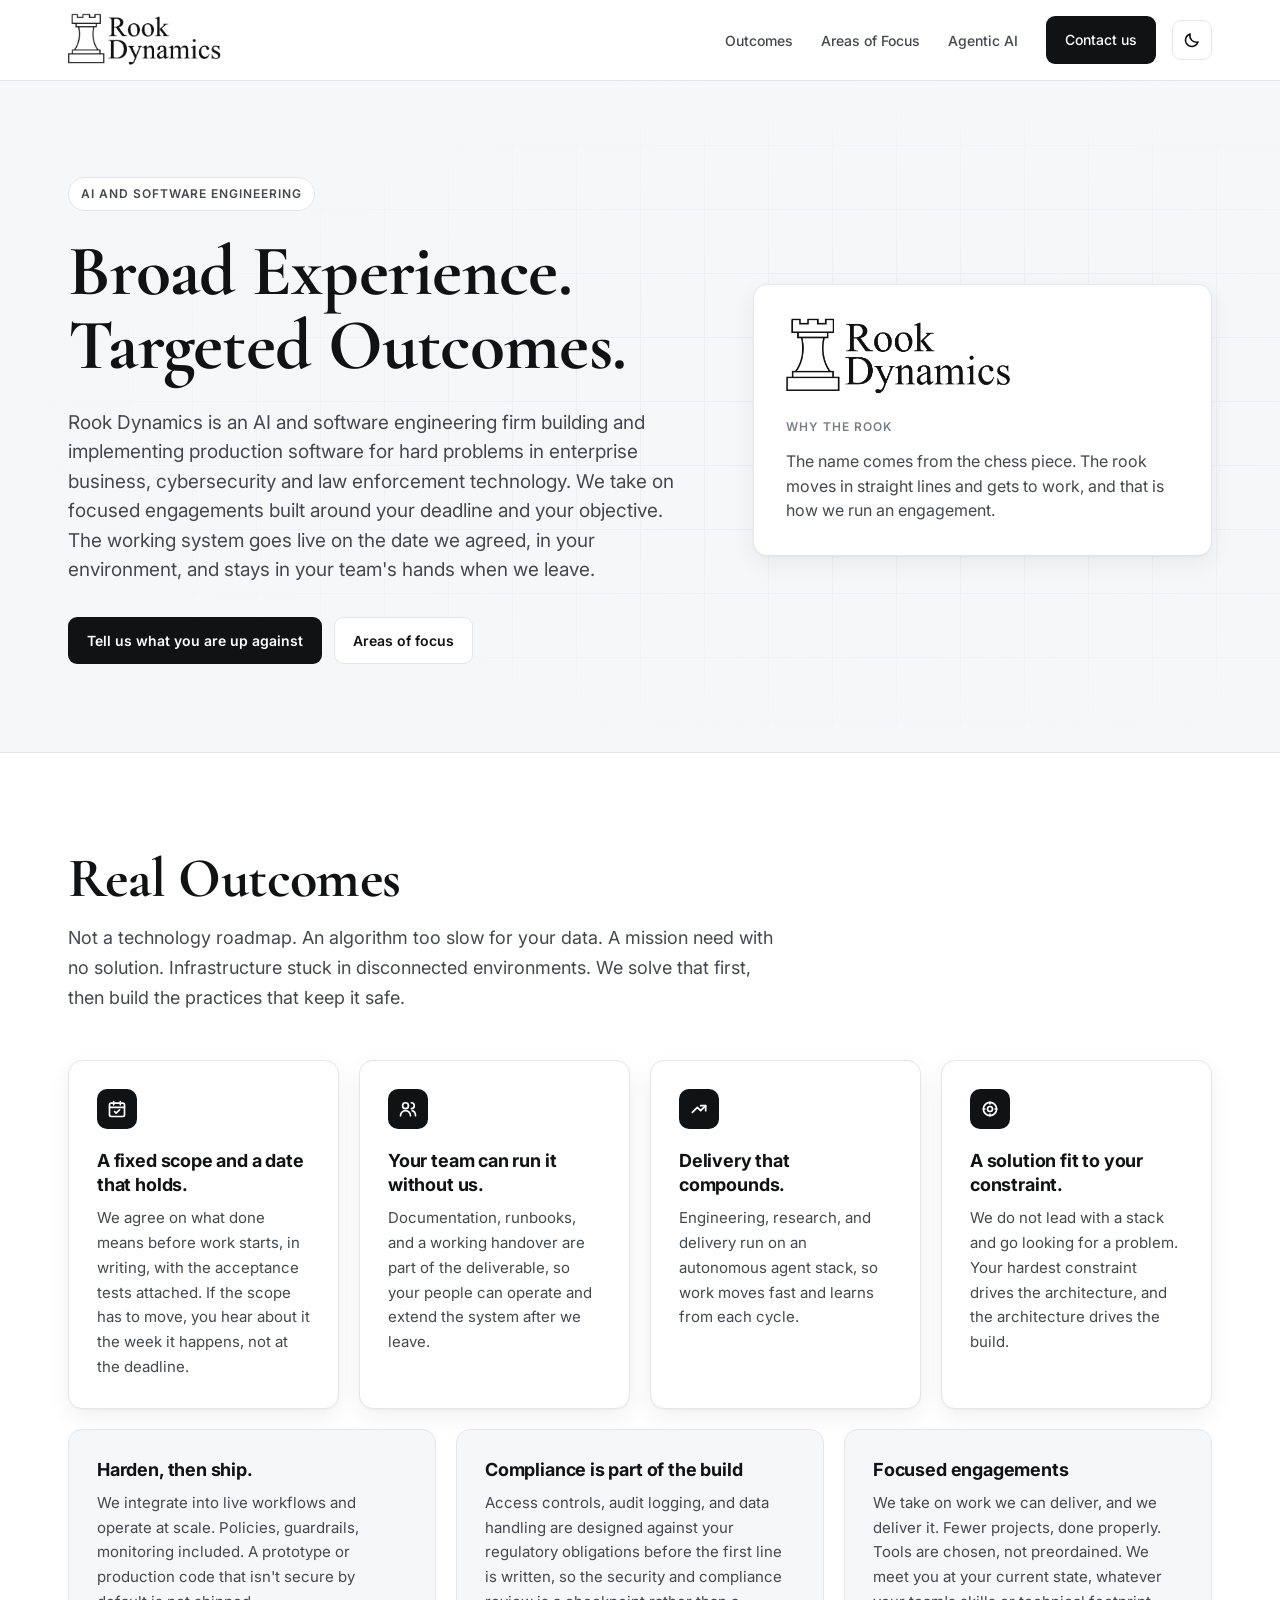
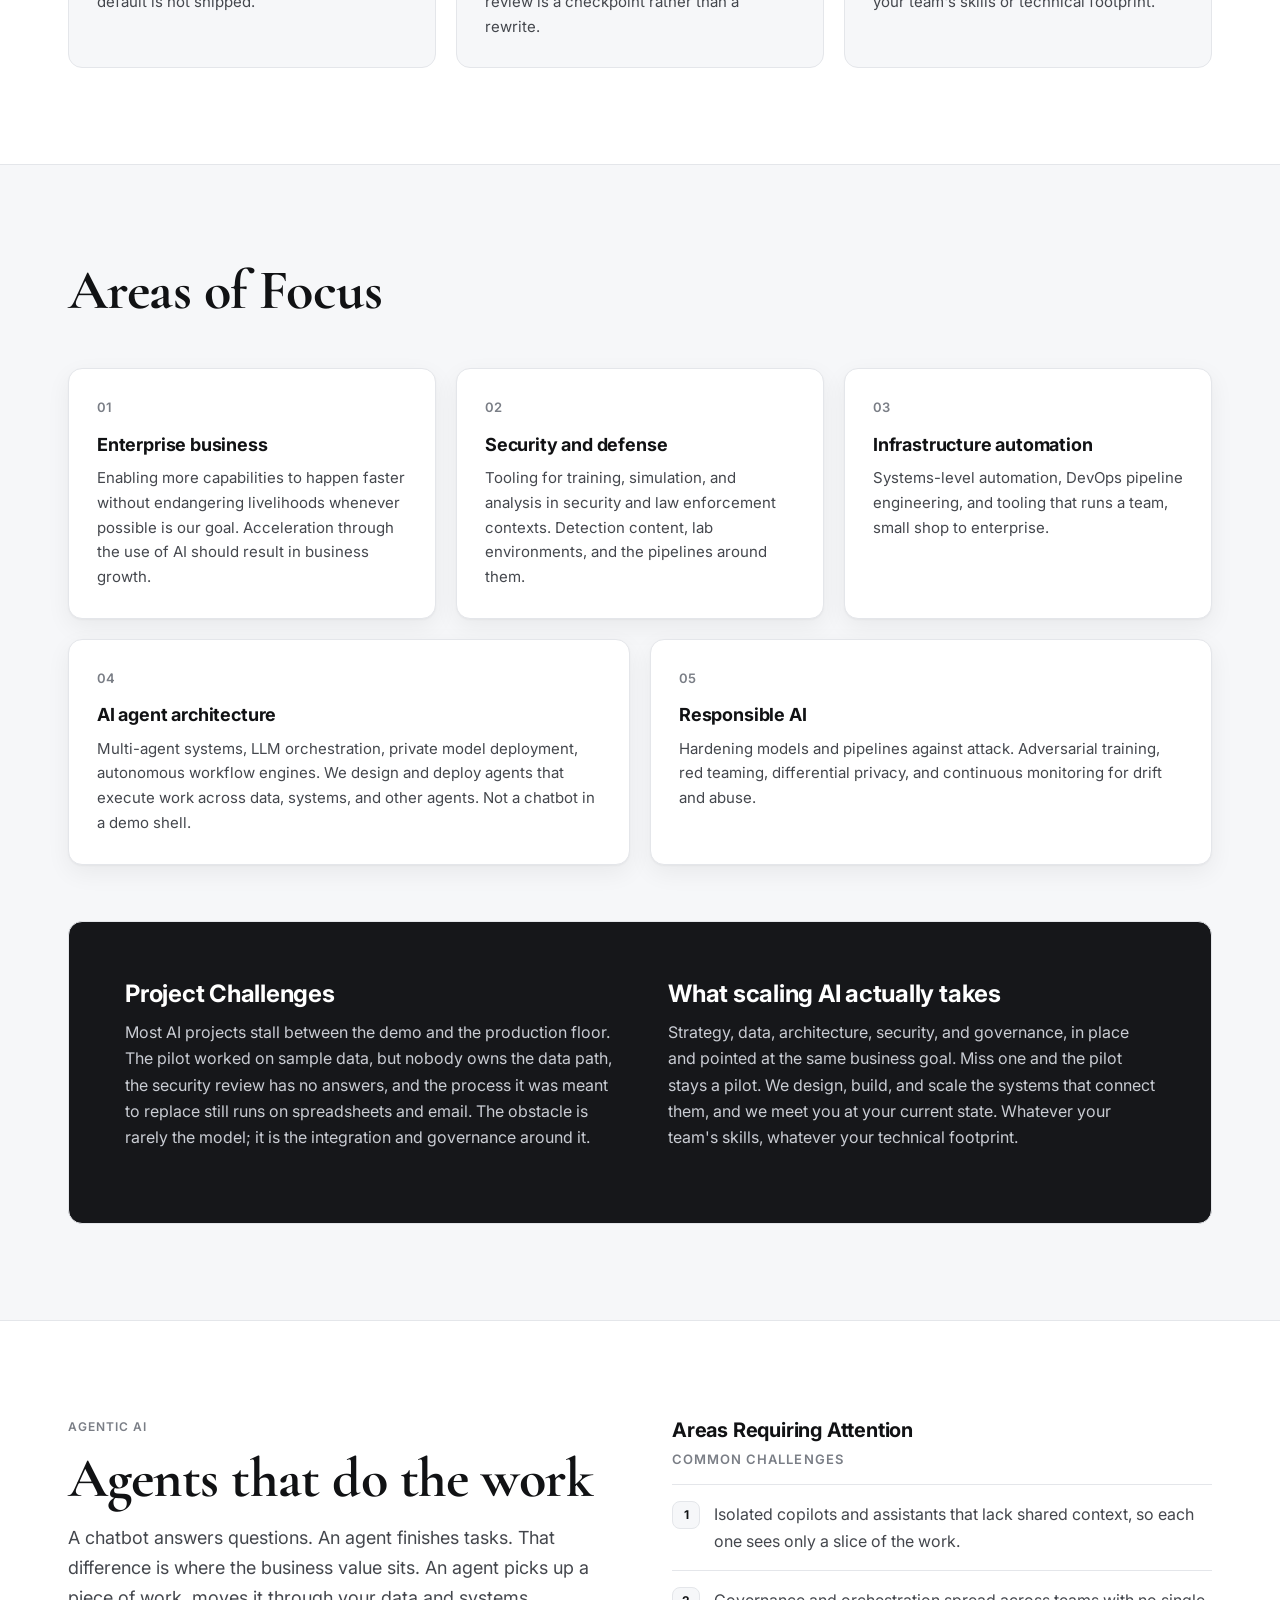
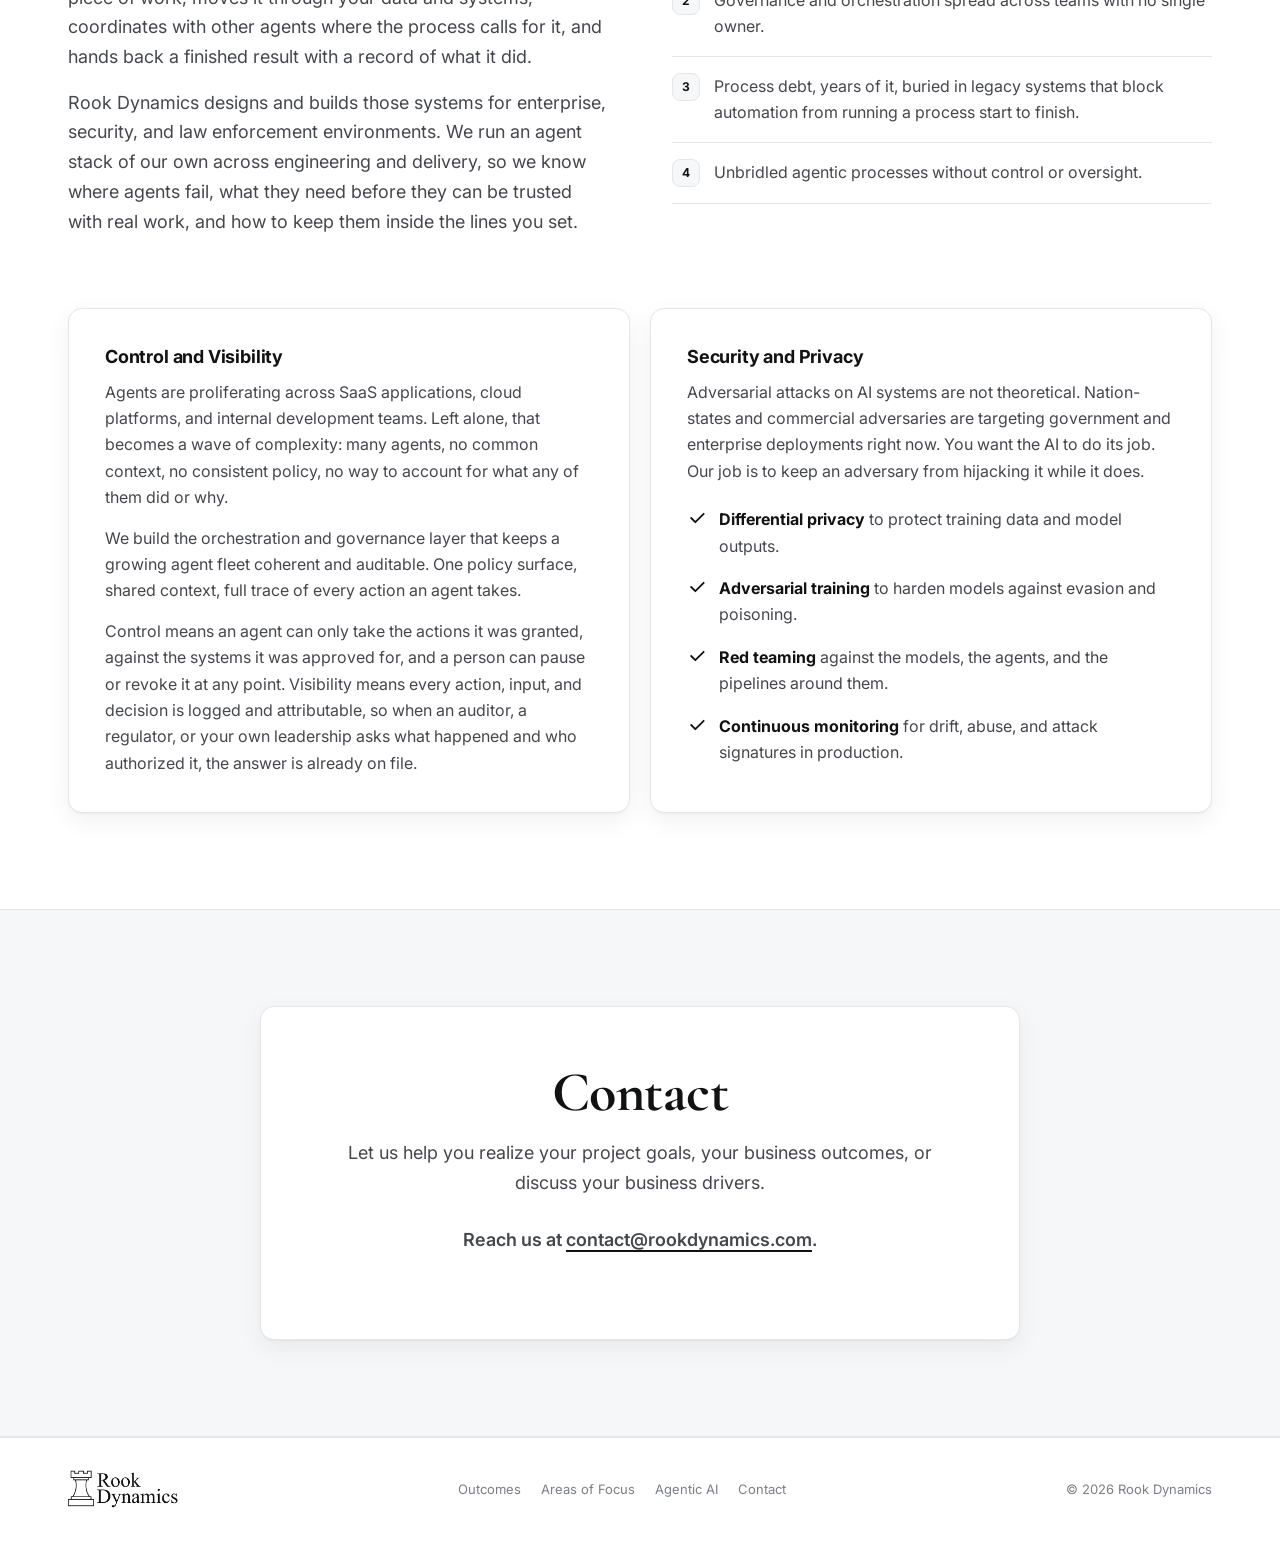
==== commit 8cf1856a: "fix: /corp/ hosts the original corporate site (from the major-shift archive) The alternate competiti" ====
--- a/corp/index.html
+++ b/corp/index.html
@@ -3,883 +3,384 @@
 <head>
 <meta charset="utf-8">
 <meta name="viewport" content="width=device-width, initial-scale=1">
-<title>Feel the AGI</title>
-<meta name="description" content="Not building anything. Not selling anything. Burning tokens. Feel the AGI. Soon&trade;.">
+<title>Rook Dynamics | Broad Experience. Targeted Outcomes.</title>
+<meta name="description" content="Rook Dynamics is an AI and software engineering firm building production software for hard problems in enterprise business, cybersecurity and law enforcement technology.">
 <link rel="canonical" href="https://rookdynamics.com/">
 <meta property="og:url" content="https://rookdynamics.com/">
-<link rel="icon" type="image/svg+xml" href="data:image/svg+xml,%3Csvg xmlns='http://www.w3.org/2000/svg' viewBox='0 0 64 64'%3E%3Crect width='64' height='64' fill='%230a0a0c'/%3E%3Ctext x='32' y='51' text-anchor='middle' font-size='56' fill='%23d97757'%3E%E2%99%9C%3C/text%3E%3C/svg%3E">
-<meta name="theme-color" content="#0a0a0c">
+<meta property="og:image" content="https://rookdynamics.com/assets/rooklogo_black.png">
+<meta name="theme-color" content="#ffffff">
 <meta property="og:type" content="website">
-<meta property="og:title" content="Feel the AGI">
-<meta property="og:description" content="Not building anything. Not selling anything. Burning tokens. Feel the AGI. Soon&trade;.">
+<meta property="og:title" content="Rook Dynamics | Broad Experience. Targeted Outcomes.">
+<meta property="og:description" content="AI and software engineering for hard problems. Focused engagements that meet the deadline and the objective.">
+<link rel="preconnect" href="https://fonts.googleapis.com">
+<link rel="preconnect" href="https://fonts.gstatic.com" crossorigin>
+<link href="https://fonts.googleapis.com/css2?family=Cormorant+Garamond:wght@700&family=Inter:wght@400;500;600;700;800&display=swap" rel="stylesheet">
+<script type="application/ld+json">
+{"@context":"https://schema.org","@type":"Organization","name":"Rook Dynamics","logo":"/assets/rooklogo_black.png","description":"AI and software engineering firm building and implementing production software for hard problems in enterprise business, cybersecurity and law enforcement technology."}
+</script>
+<script>(function(){var t=null;try{t=localStorage.getItem('rd-theme');}catch(e){}if(t!=='dark'&&t!=='light'){t=window.matchMedia&&matchMedia('(prefers-color-scheme: dark)').matches?'dark':'light';}if(t==='dark'){document.documentElement.setAttribute('data-theme','dark');}})();</script>
 <style>
-@font-face {
-  font-family: 'Cormorant Garamond';
-  font-style: normal;
-  font-weight: 700;
-  font-display: swap;
-  src: url([data-uri]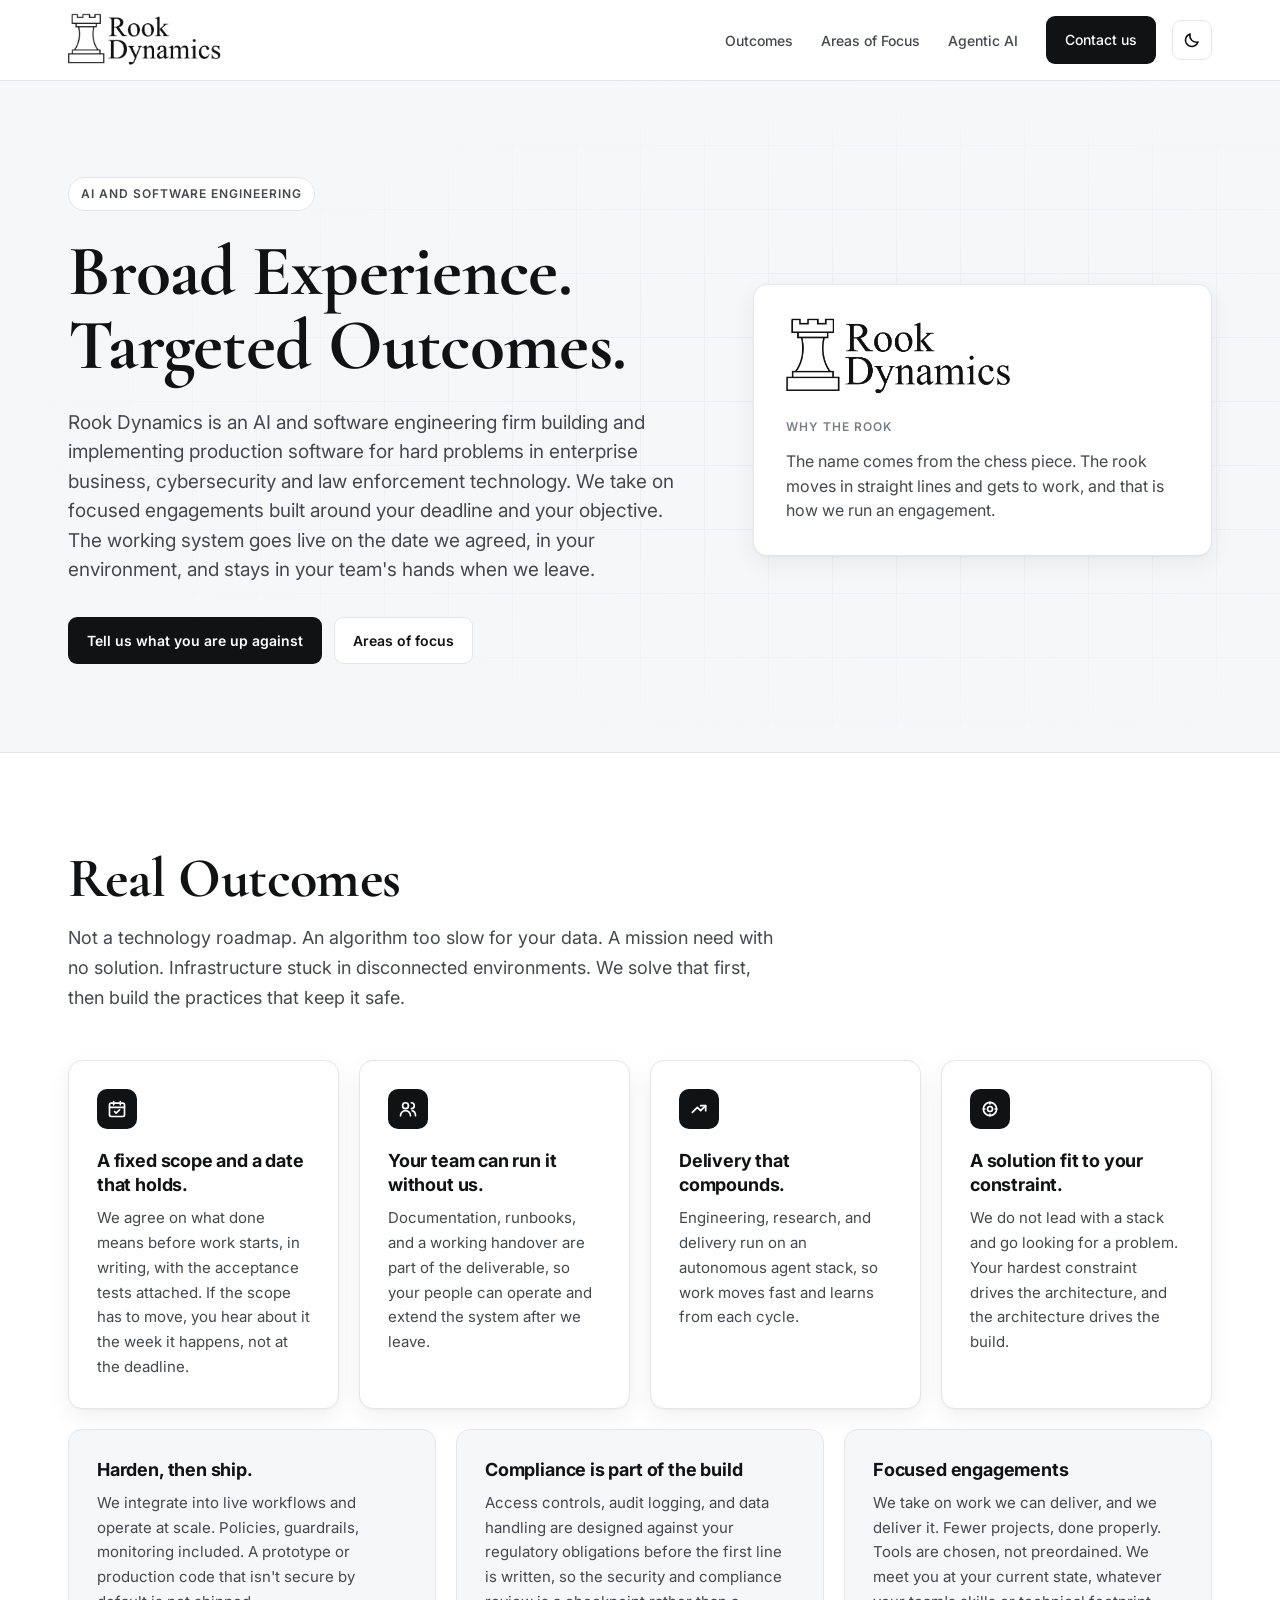
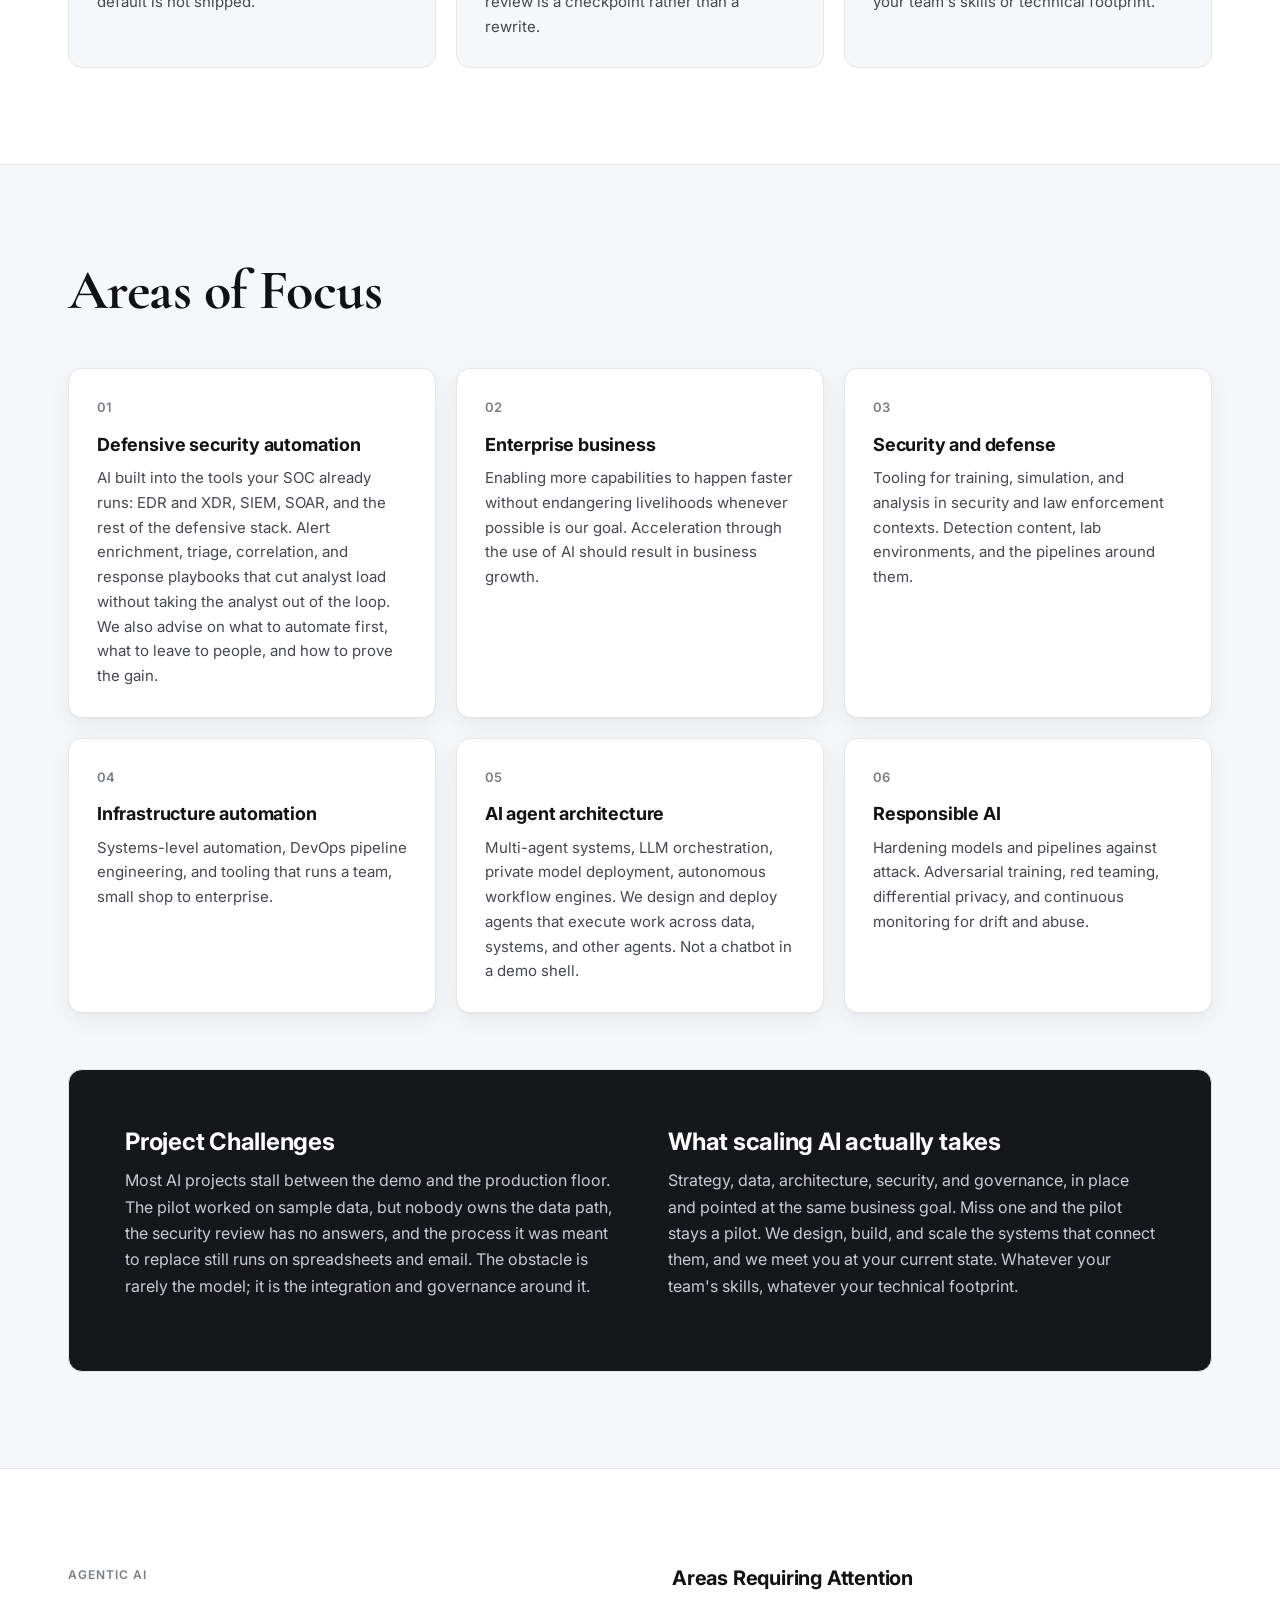
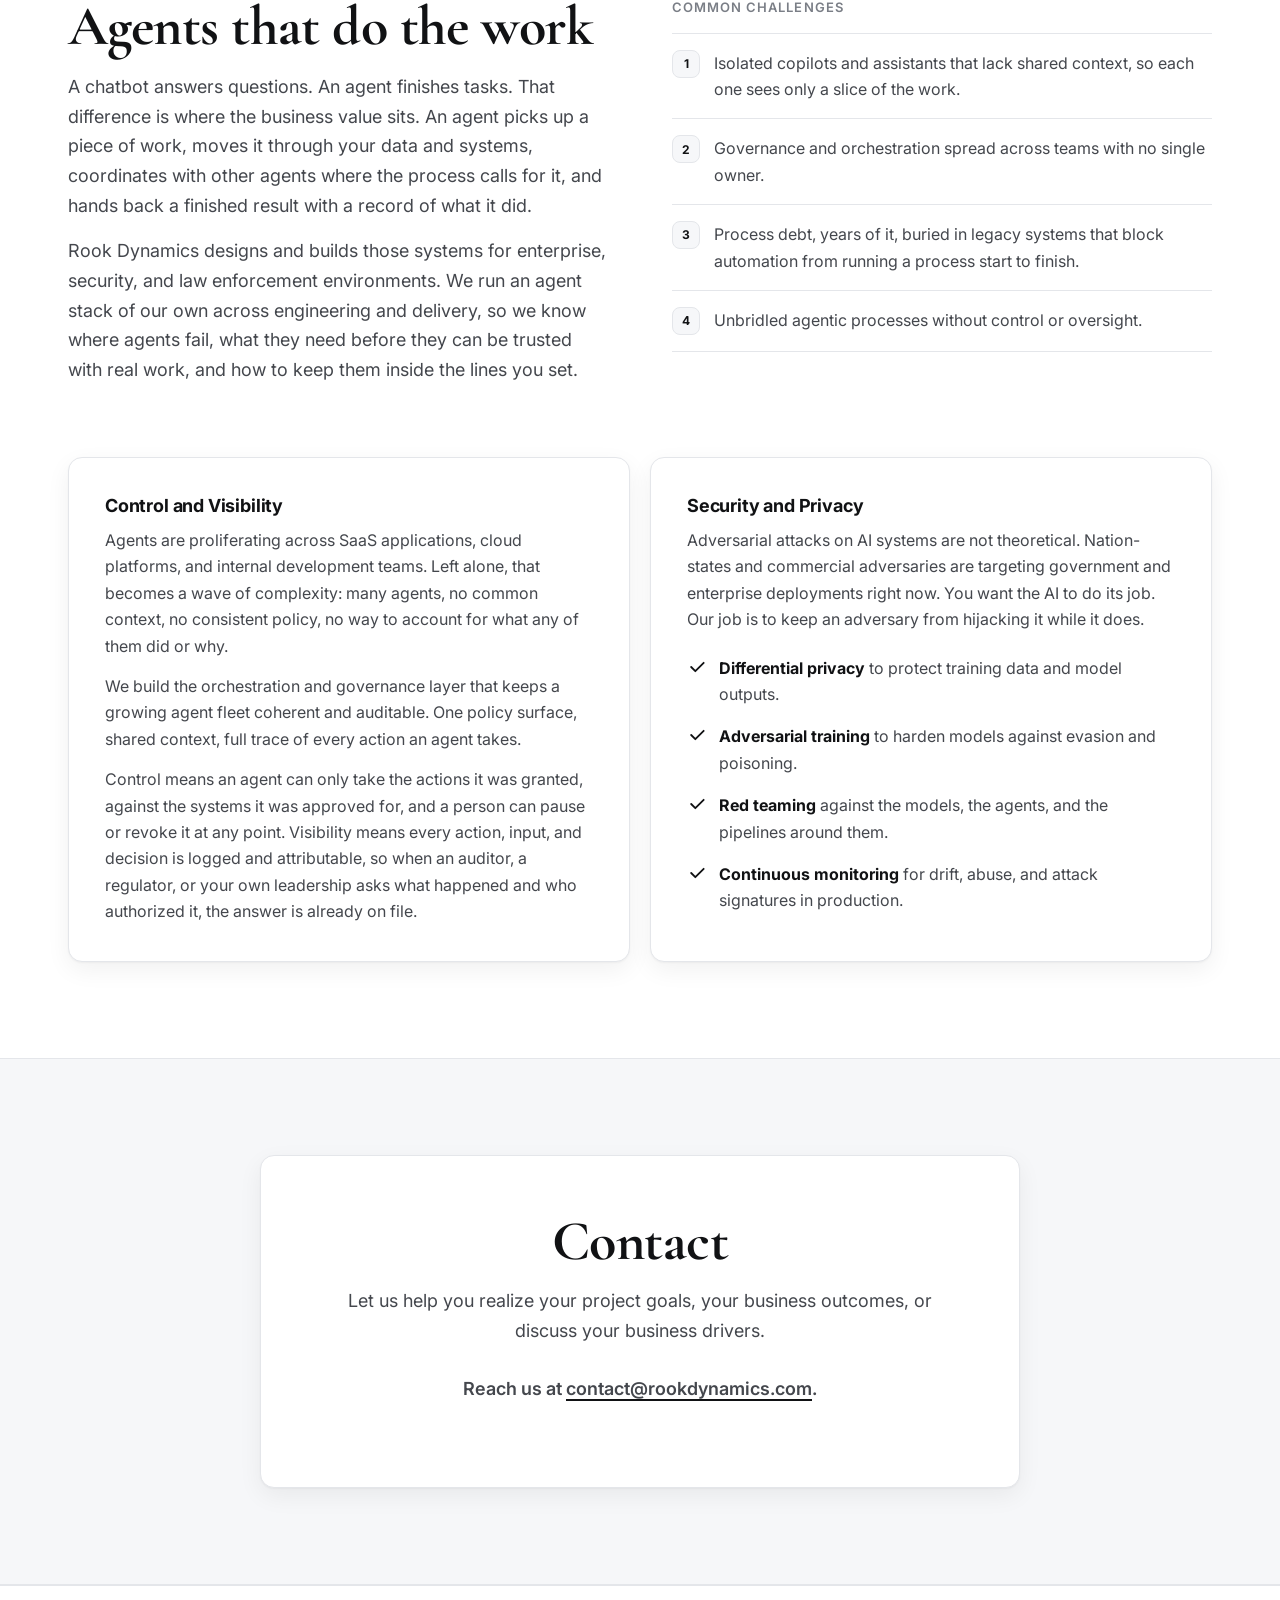
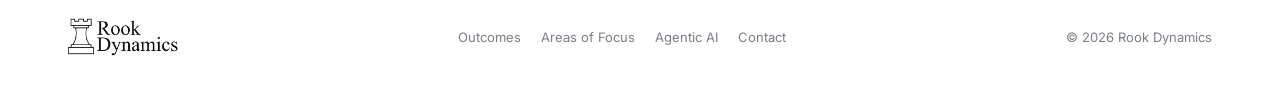
